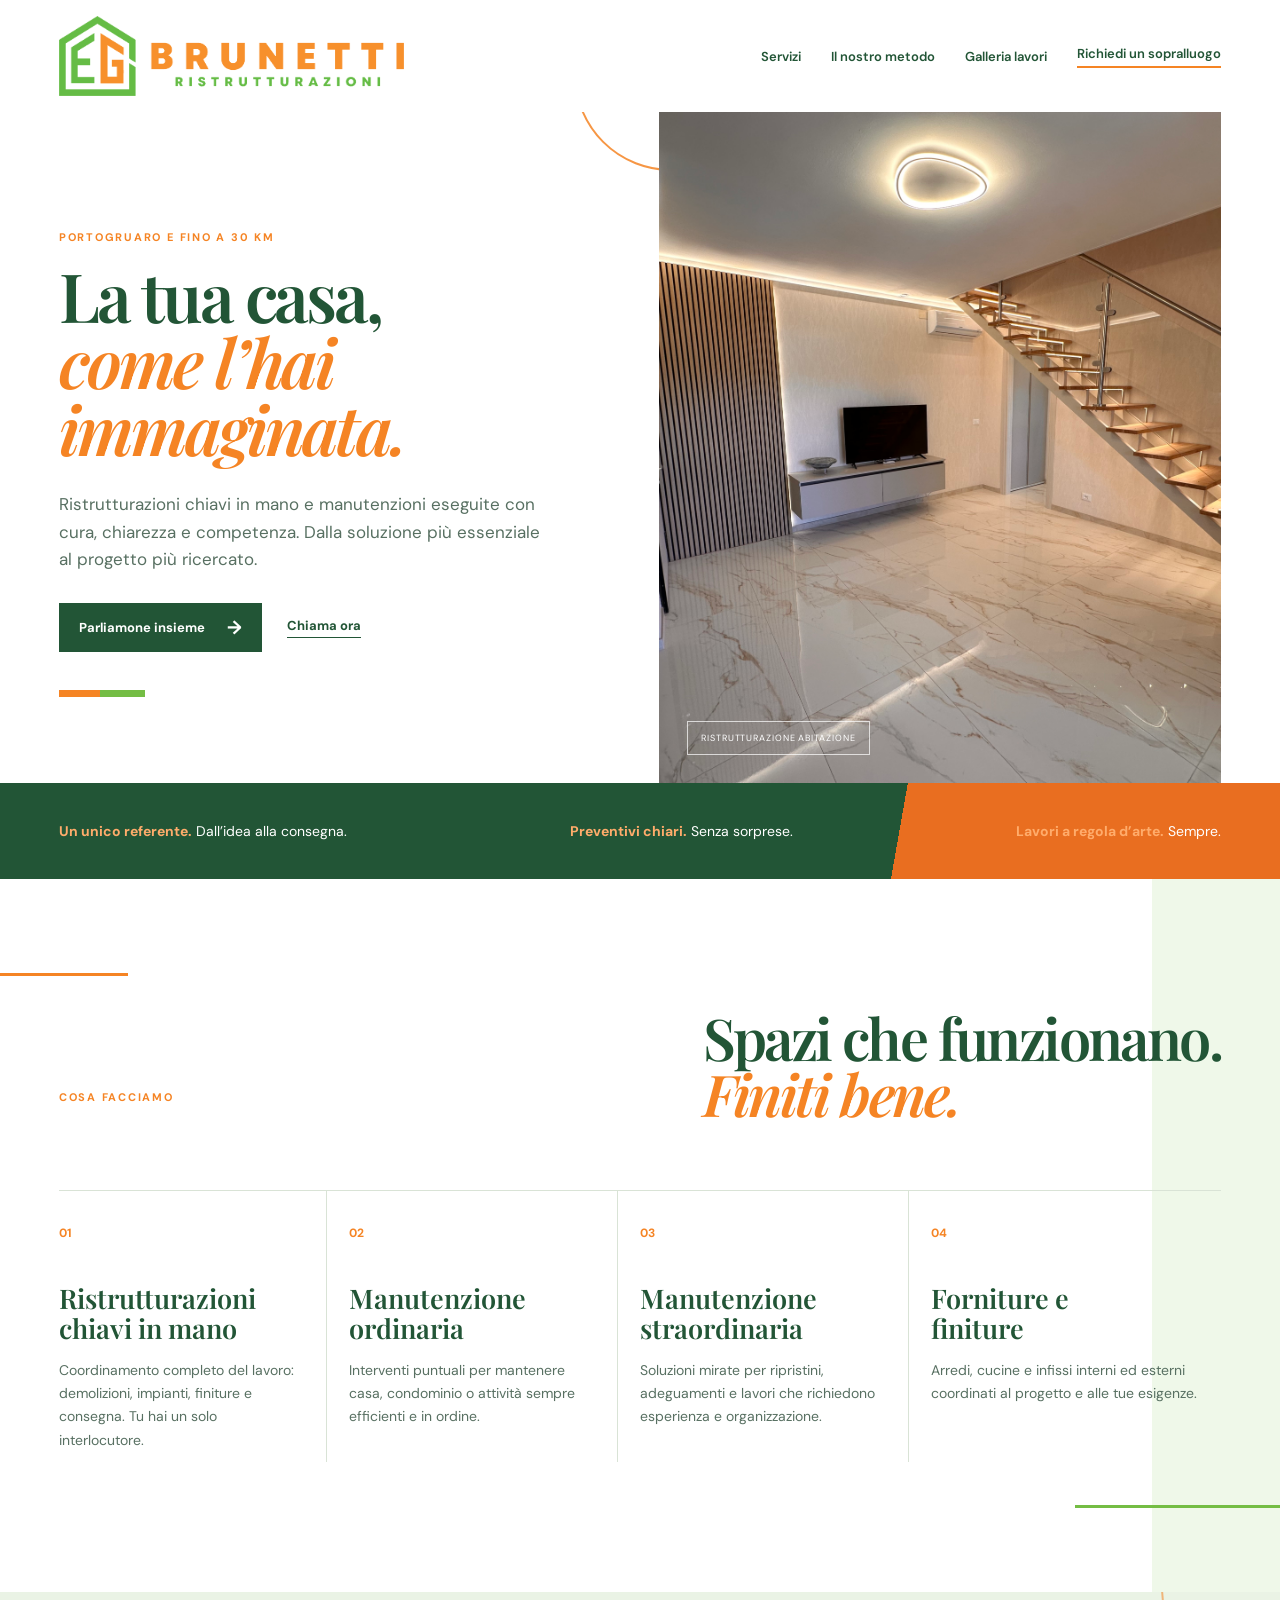
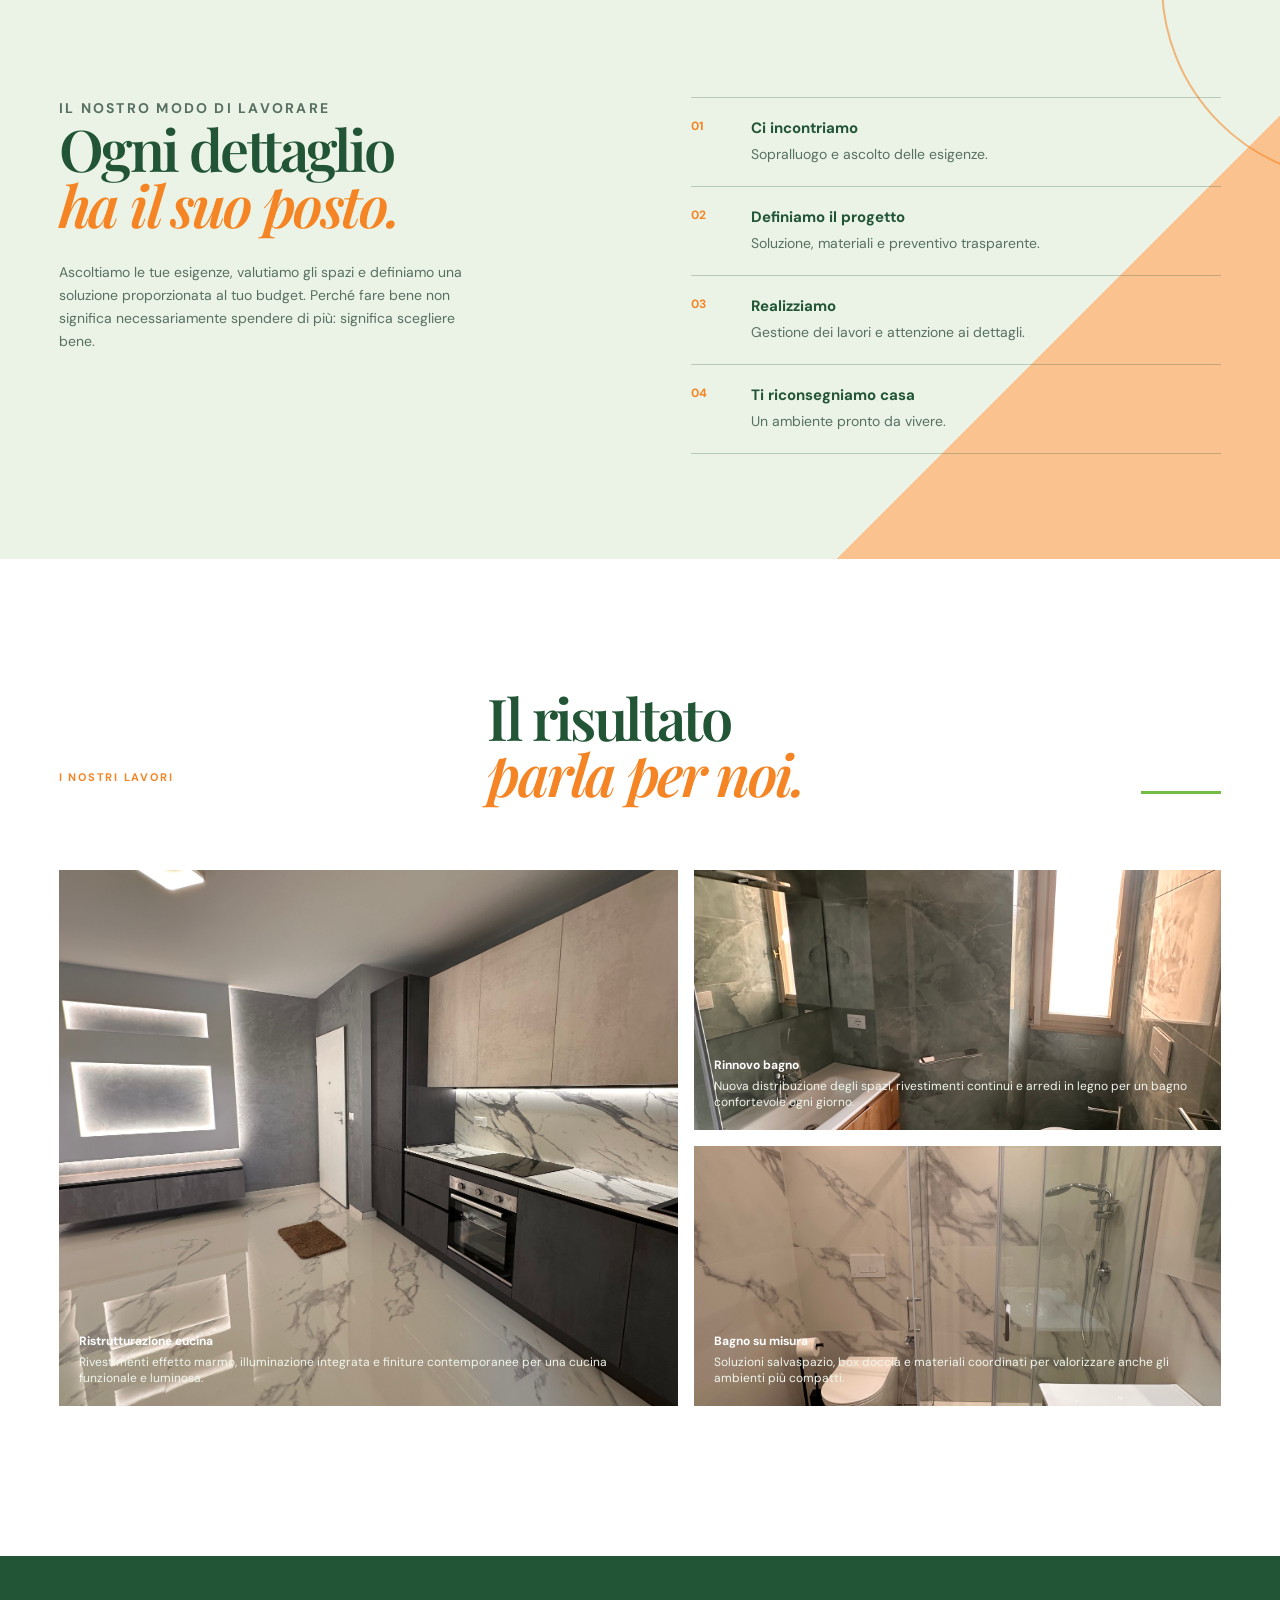
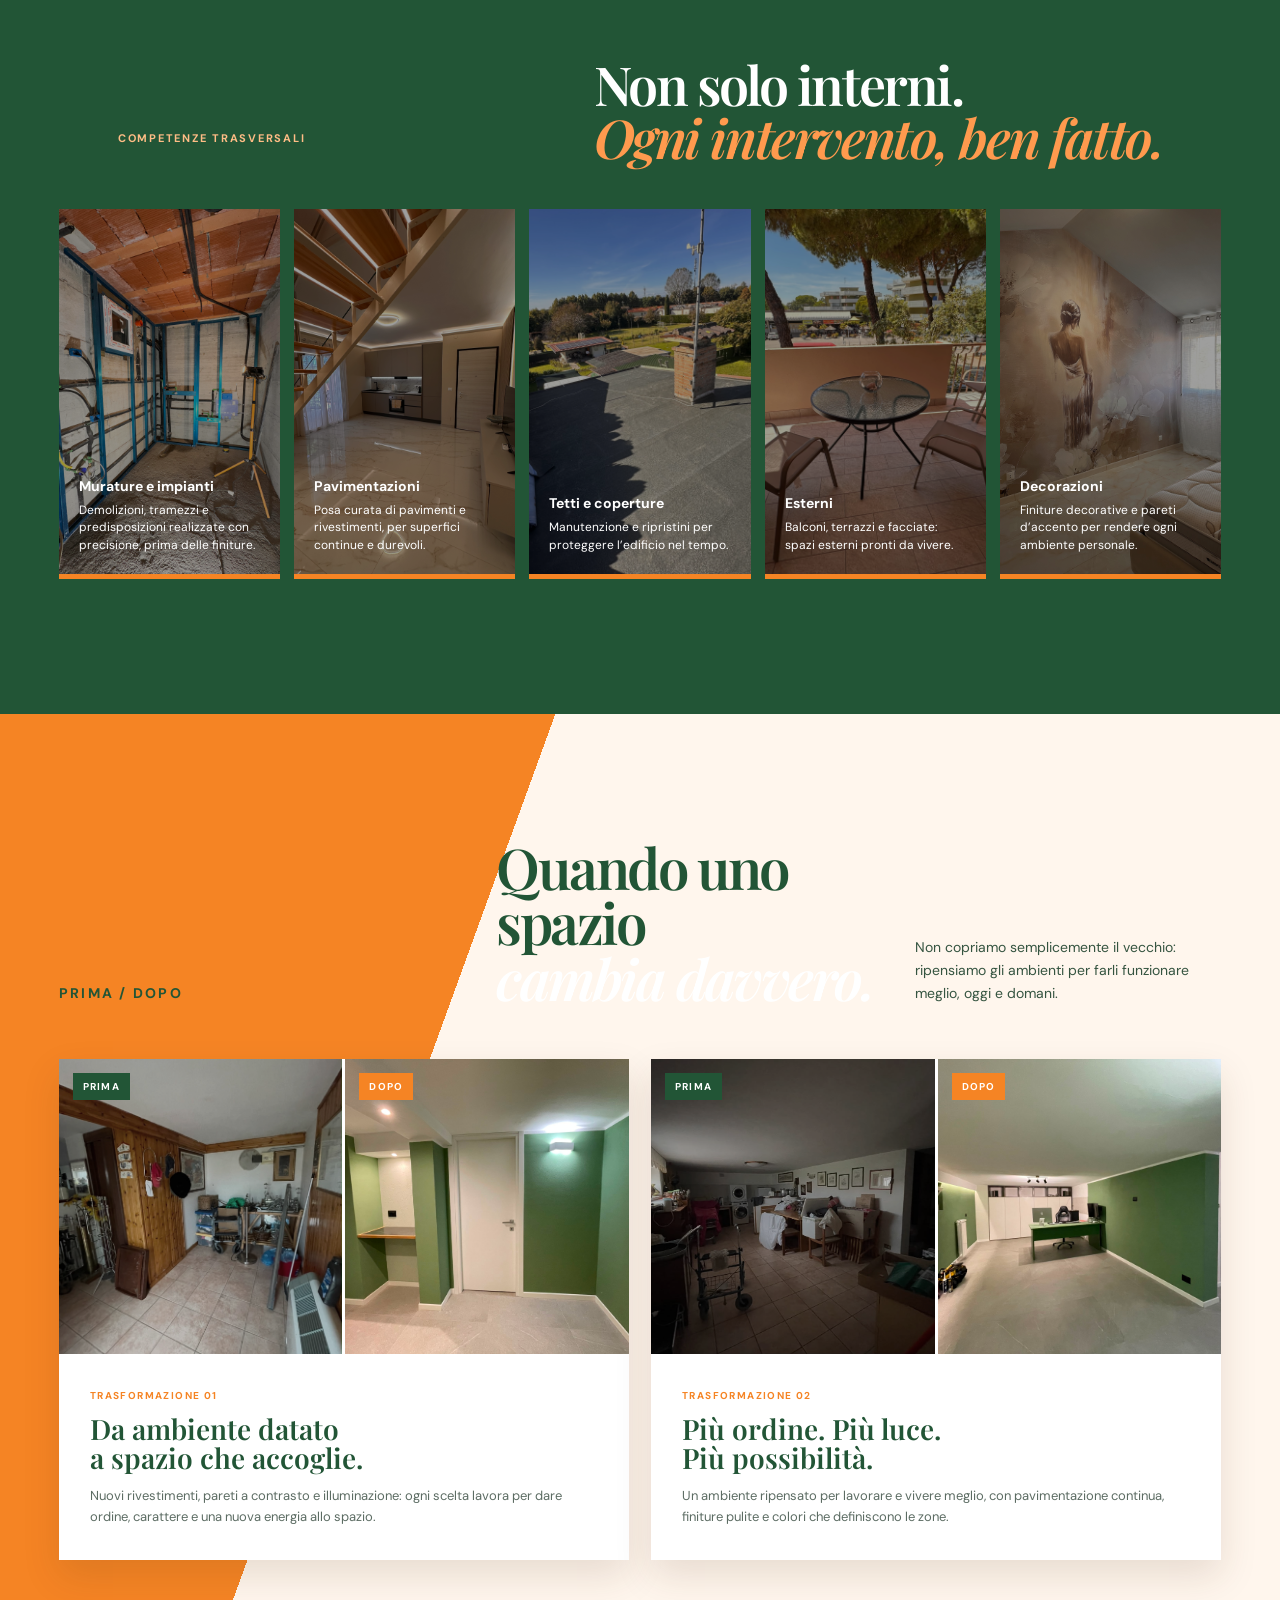
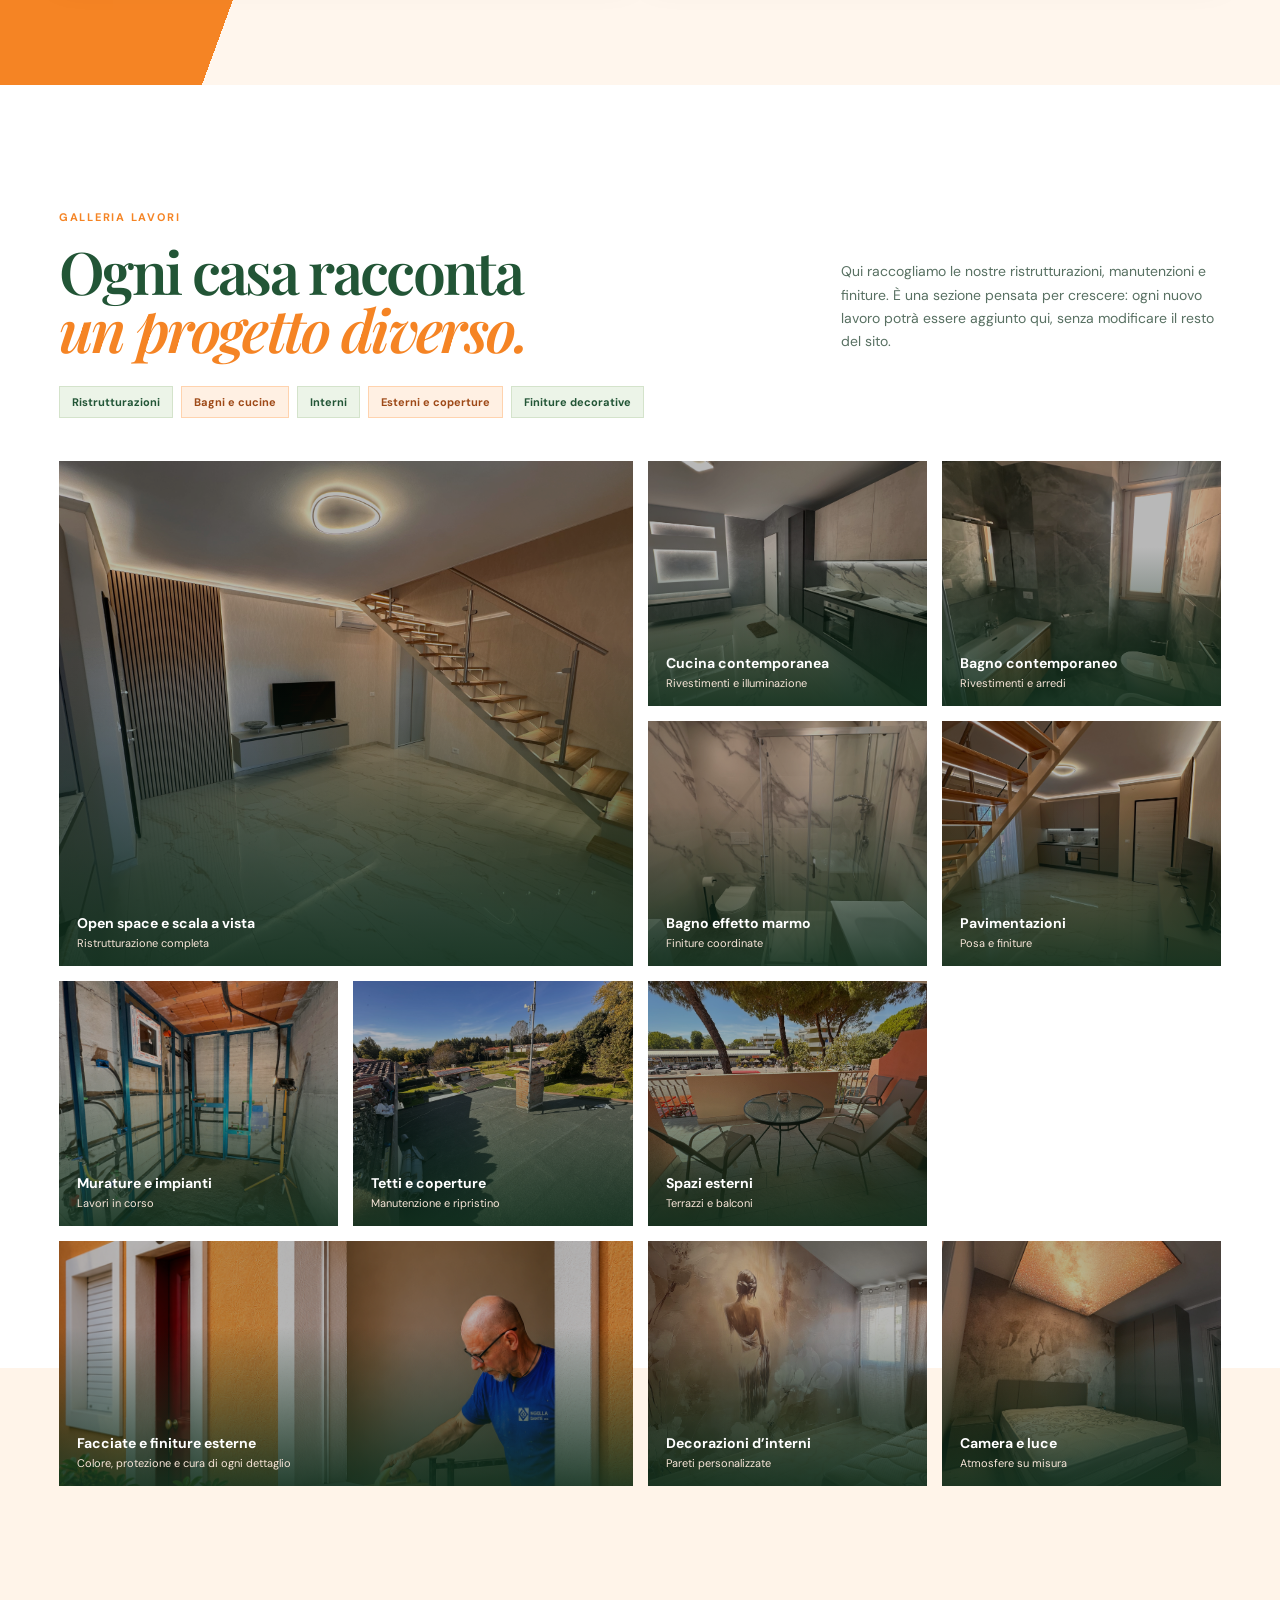
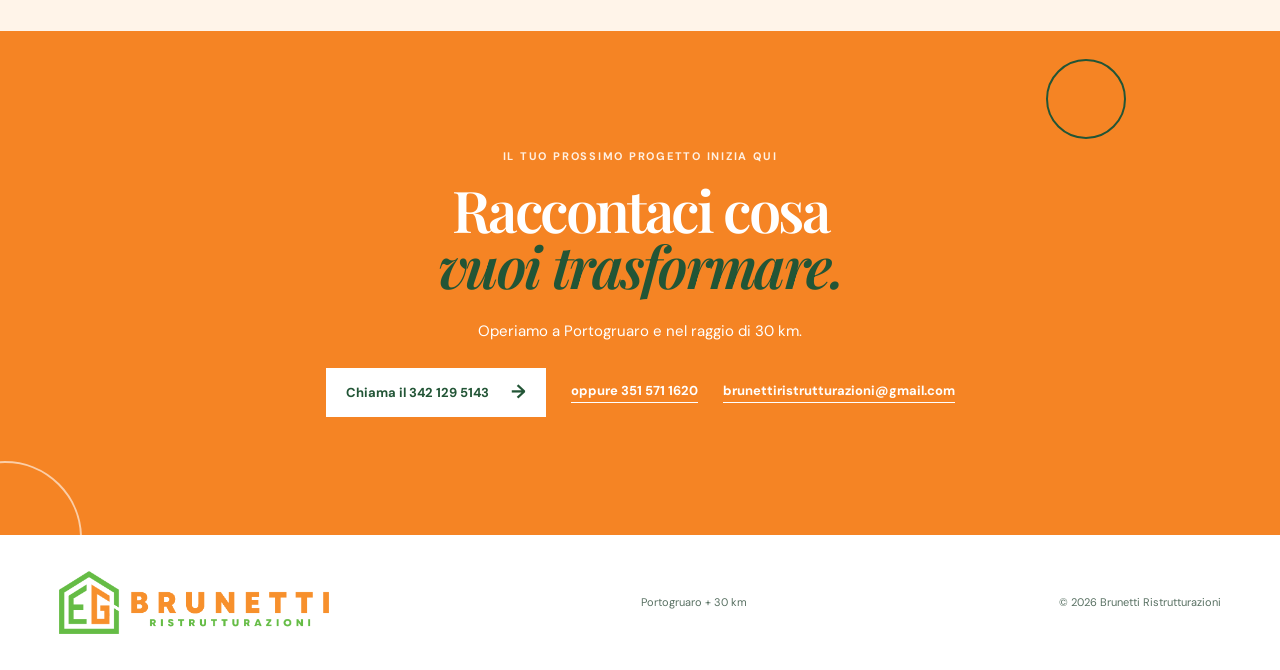
==== anteprima-foto-corretta.html @ 53bf651a "Pubblica sito Brunetti Ristrutturazioni" ====
<!doctype html>
<html lang="it">
<head>
  <meta charset="UTF-8" />
  <meta name="viewport" content="width=device-width, initial-scale=1.0" />
  <meta name="description" content="Brunetti Ristrutturazioni: ristrutturazioni chiavi in mano e manutenzioni a Portogruaro e entro 30 km." />
  <title>Brunetti Ristrutturazioni | Portogruaro</title>
  <link rel="preconnect" href="https://fonts.googleapis.com" />
  <link rel="preconnect" href="https://fonts.gstatic.com" crossorigin />
  <link href="https://fonts.googleapis.com/css2?family=DM+Sans:wght@400;500;600;700&family=Playfair+Display:wght@600;700&display=swap" rel="stylesheet" />
  <link rel="stylesheet" href="style.css" />
  <link rel="stylesheet" href="motion.css?v=2" />
  <link rel="stylesheet" href="portfolio.css?v=4" />
  <link rel="stylesheet" href="before-after.css?v=1" />
</head>
<body>
  <header class="site-header">
    <a class="brand" href="#top" aria-label="Brunetti Ristrutturazioni, home"><img src="images/logo-brunetti.png" alt="Brunetti Ristrutturazioni" /></a>
    <button class="menu-toggle" aria-label="Apri il menu" aria-expanded="false">☰</button>
    <nav><a href="#servizi">Servizi</a><a href="#metodo">Il nostro metodo</a><a href="#galleria">Galleria lavori</a><a class="nav-cta" href="#contatti">Richiedi un sopralluogo</a></nav>
  </header>

  <main id="top">
    <section class="hero">
      <div class="hero-copy">
        <p class="eyebrow">PORTOGRUARO E FINO A 30 KM</p>
        <h1>La tua casa,<br><em>come l’hai immaginata.</em></h1>
        <p class="intro">Ristrutturazioni chiavi in mano e manutenzioni eseguite con cura, chiarezza e competenza. Dalla soluzione più essenziale al progetto più ricercato.</p>
        <div class="hero-actions"><a class="button" href="#contatti">Parliamone insieme <span>→</span></a><a class="text-link" href="tel:+393421295143">Chiama ora</a></div>
      </div>
      <div class="hero-visual" aria-label="Ambiente ristrutturato con scala, illuminazione integrata e finiture contemporanee" style="position:relative;overflow:hidden"><img src="images/hero-ristrutturazione.jpeg?v=3" alt="Ristrutturazione di un soggiorno con scala e illuminazione integrata" style="position:absolute;inset:0;width:100%;height:100%;object-fit:cover;z-index:0" /><div class="visual-label" style="position:relative;z-index:1">Ristrutturazione abitazione</div></div>
    </section>

    <section class="trust-strip" aria-label="Punti di forza"><p><strong>Un unico referente.</strong> Dall’idea alla consegna.</p><p><strong>Preventivi chiari.</strong> Senza sorprese.</p><p><strong>Lavori a regola d’arte.</strong> Sempre.</p></section>

    <section id="servizi" class="section services">
      <div class="section-heading"><p class="eyebrow">COSA FACCIAMO</p><h2>Spazi che funzionano.<br><em>Finiti bene.</em></h2></div>
      <div class="service-list service-list-supplies">
        <article><span>01</span><h3>Ristrutturazioni<br>chiavi in mano</h3><p>Coordinamento completo del lavoro: demolizioni, impianti, finiture e consegna. Tu hai un solo interlocutore.</p></article>
        <article><span>02</span><h3>Manutenzione<br>ordinaria</h3><p>Interventi puntuali per mantenere casa, condominio o attività sempre efficienti e in ordine.</p></article>
        <article><span>03</span><h3>Manutenzione<br>straordinaria</h3><p>Soluzioni mirate per ripristini, adeguamenti e lavori che richiedono esperienza e organizzazione.</p></article>
        <article><span>04</span><h3>Forniture e<br>finiture</h3><p>Arredi, cucine e infissi interni ed esterni coordinati al progetto e alle tue esigenze.</p></article>
      </div>
    </section>

    <section id="metodo" class="method-section">
      <div class="method-copy"><p class="eyebrow">IL NOSTRO MODO DI LAVORARE</p><h2>Ogni dettaglio<br><em>ha il suo posto.</em></h2><p>Ascoltiamo le tue esigenze, valutiamo gli spazi e definiamo una soluzione proporzionata al tuo budget. Perché fare bene non significa necessariamente spendere di più: significa scegliere bene.</p></div>
      <ol class="steps"><li><b>01</b><div><h3>Ci incontriamo</h3><p>Sopralluogo e ascolto delle esigenze.</p></div></li><li><b>02</b><div><h3>Definiamo il progetto</h3><p>Soluzione, materiali e preventivo trasparente.</p></div></li><li><b>03</b><div><h3>Realizziamo</h3><p>Gestione dei lavori e attenzione ai dettagli.</p></div></li><li><b>04</b><div><h3>Ti riconsegniamo casa</h3><p>Un ambiente pronto da vivere.</p></div></li></ol>
    </section>

    <section id="lavori" class="section work">
      <div class="section-heading"><p class="eyebrow">I NOSTRI LAVORI</p><h2>Il risultato<br><em>parla per noi.</em></h2></div>
      <div class="gallery">
        <article class="project project-one"><img src="images/cucina-illuminazione.jpeg?v=3" alt="Cucina ristrutturata con illuminazione integrata" style="position:absolute;inset:0;width:100%;height:100%;object-fit:cover;z-index:0" /><span style="position:relative;z-index:1">Ristrutturazione cucina</span><p style="position:relative;z-index:1">Rivestimenti effetto marmo, illuminazione integrata e finiture contemporanee per una cucina funzionale e luminosa.</p></article>
        <article class="project project-two"><img src="images/bagno-verde.jpeg?v=3" alt="Bagno ristrutturato con rivestimenti verdi" style="position:absolute;inset:0;width:100%;height:100%;object-fit:cover;z-index:0" /><span style="position:relative;z-index:1">Rinnovo bagno</span><p style="position:relative;z-index:1">Nuova distribuzione degli spazi, rivestimenti continui e arredi in legno per un bagno confortevole ogni giorno.</p></article>
        <article class="project project-three"><img src="images/bagno-marmo.jpeg?v=3" alt="Bagno ristrutturato con finiture effetto marmo" style="position:absolute;inset:0;width:100%;height:100%;object-fit:cover;z-index:0" /><span style="position:relative;z-index:1">Bagno su misura</span><p style="position:relative;z-index:1">Soluzioni salvaspazio, box doccia e materiali coordinati per valorizzare anche gli ambienti più compatti.</p></article>
      </div>
    </section>

    <section class="portfolio-more" aria-label="Altri interventi realizzati">
      <div class="portfolio-more-heading"><p class="eyebrow">COMPETENZE TRASVERSALI</p><h2>Non solo interni.<br><em>Ogni intervento, ben fatto.</em></h2></div>
      <div class="more-grid">
        <article class="more-card"><img src="images/murature-impianti.jpeg" alt="Lavori di muratura e predisposizione impianti" /><span>Murature e impianti</span><p>Demolizioni, tramezzi e predisposizioni realizzate con precisione, prima delle finiture.</p></article>
        <article class="more-card"><img src="images/pavimentazioni.jpeg" alt="Pavimentazione interna e illuminazione" /><span>Pavimentazioni</span><p>Posa curata di pavimenti e rivestimenti, per superfici continue e durevoli.</p></article>
        <article class="more-card"><img src="images/tetti.jpeg" alt="Intervento di manutenzione su un tetto" /><span>Tetti e coperture</span><p>Manutenzione e ripristini per proteggere l’edificio nel tempo.</p></article>
        <article class="more-card"><img src="images/esterni.jpeg" alt="Spazio esterno e terrazzo rinnovato" /><span>Esterni</span><p>Balconi, terrazzi e facciate: spazi esterni pronti da vivere.</p></article>
        <article class="more-card"><img src="images/decorazioni.jpeg" alt="Decorazione murale in una camera da letto" /><span>Decorazioni</span><p>Finiture decorative e pareti d’accento per rendere ogni ambiente personale.</p></article>
      </div>
    </section>

    <section class="before-after" aria-label="Trasformazioni prima e dopo">
      <div class="before-after-heading"><p class="eyebrow">PRIMA / DOPO</p><h2>Quando uno spazio<br><em>cambia davvero.</em></h2><p>Non copriamo semplicemente il vecchio: ripensiamo gli ambienti per farli funzionare meglio, oggi e domani.</p></div>
      <div class="transformation-grid">
        <article class="transformation">
          <div class="comparison">
            <figure><img src="images/prima-spazio-legno.jpg" alt="Ambiente prima della ristrutturazione" /><figcaption>Prima</figcaption></figure>
            <figure><img src="images/dopo-spazio-verde.jpg" alt="Ambiente rinnovato con finiture verdi" /><figcaption>Dopo</figcaption></figure>
          </div>
          <div class="transformation-copy"><span>TRASFORMAZIONE 01</span><h3>Da ambiente datato<br>a spazio che accoglie.</h3><p>Nuovi rivestimenti, pareti a contrasto e illuminazione: ogni scelta lavora per dare ordine, carattere e una nuova energia allo spazio.</p></div>
        </article>
        <article class="transformation">
          <div class="comparison">
            <figure><img src="images/prima-spazio-ufficio.jpg" alt="Ambiente prima dell'intervento" /><figcaption>Prima</figcaption></figure>
            <figure><img src="images/dopo-spazio-ufficio.jpg" alt="Ufficio rinnovato dopo l'intervento" /><figcaption>Dopo</figcaption></figure>
          </div>
          <div class="transformation-copy"><span>TRASFORMAZIONE 02</span><h3>Più ordine. Più luce.<br>Più possibilità.</h3><p>Un ambiente ripensato per lavorare e vivere meglio, con pavimentazione continua, finiture pulite e colori che definiscono le zone.</p></div>
        </article>
      </div>
    </section>

    <section id="galleria" class="full-portfolio">
      <div class="full-portfolio-intro">
        <div><p class="eyebrow">GALLERIA LAVORI</p><h2>Ogni casa racconta<br><em>un progetto diverso.</em></h2></div>
        <p>Qui raccogliamo le nostre ristrutturazioni, manutenzioni e finiture. È una sezione pensata per crescere: ogni nuovo lavoro potrà essere aggiunto qui, senza modificare il resto del sito.</p>
      </div>
      <div class="gallery-legend"><span>Ristrutturazioni</span><span>Bagni e cucine</span><span>Interni</span><span>Esterni e coperture</span><span>Finiture decorative</span></div>
      <div class="full-grid">
        <!-- Per aggiungere un nuovo lavoro, duplica uno dei blocchi “full-card” qui sotto. -->
        <article class="full-card card-large"><img src="images/hero-ristrutturazione.jpeg" alt="Ristrutturazione di soggiorno con scala a vista" /><div><b>Open space e scala a vista</b><p>Ristrutturazione completa</p></div></article>
        <article class="full-card"><img src="images/cucina-illuminazione.jpeg" alt="Cucina moderna ristrutturata" /><div><b>Cucina contemporanea</b><p>Rivestimenti e illuminazione</p></div></article>
        <article class="full-card"><img src="images/bagno-verde.jpeg" alt="Bagno con rivestimenti verdi" /><div><b>Bagno contemporaneo</b><p>Rivestimenti e arredi</p></div></article>
        <article class="full-card"><img src="images/bagno-marmo.jpeg" alt="Bagno con effetto marmo" /><div><b>Bagno effetto marmo</b><p>Finiture coordinate</p></div></article>
        <article class="full-card"><img src="images/pavimentazioni.jpeg" alt="Pavimentazione lucida in ambiente ristrutturato" /><div><b>Pavimentazioni</b><p>Posa e finiture</p></div></article>
        <article class="full-card"><img src="images/murature-impianti.jpeg" alt="Lavori di muratura e impianti" /><div><b>Murature e impianti</b><p>Lavori in corso</p></div></article>
        <article class="full-card"><img src="images/tetti.jpeg" alt="Lavori su un tetto" /><div><b>Tetti e coperture</b><p>Manutenzione e ripristino</p></div></article>
        <article class="full-card"><img src="images/esterni.jpeg" alt="Terrazzo esterno rinnovato" /><div><b>Spazi esterni</b><p>Terrazzi e balconi</p></div></article>
        <article class="full-card card-facciata"><img src="images/facciata-finiture.png" alt="Lavoro di finitura su una facciata esterna" /><div><b>Facciate e finiture esterne</b><p>Colore, protezione e cura di ogni dettaglio</p></div></article>
        <article class="full-card"><img src="images/decorazioni.jpeg" alt="Parete decorativa in una camera" /><div><b>Decorazioni d’interni</b><p>Pareti personalizzate</p></div></article>
        <article class="full-card"><img src="images/camera-luce.jpeg?v=4" alt="Camera con controsoffitto luminoso" /><div><b>Camera e luce</b><p>Atmosfere su misura</p></div></article>
      </div>
    </section>

    <section id="contatti" class="contact-section"><p class="eyebrow">IL TUO PROSSIMO PROGETTO INIZIA QUI</p><h2>Raccontaci cosa<br><em>vuoi trasformare.</em></h2><p>Operiamo a Portogruaro e nel raggio di 30 km.</p><div class="contact-actions"><a class="button light" href="tel:+393421295143">Chiama il 342 129 5143 <span>→</span></a><a class="phone-link" href="tel:+393515711620">oppure 351 571 1620</a><a class="phone-link" href="mailto:brunettiristrutturazioni@gmail.com">brunettiristrutturazioni@gmail.com</a></div></section>
  </main>
  <footer><a class="brand" href="#top"><img src="images/logo-brunetti.png" alt="Brunetti Ristrutturazioni" /></a><p>Portogruaro + 30 km</p><p>© <span id="year"></span> Brunetti Ristrutturazioni</p></footer>
  <script>document.getElementById('year').textContent = new Date().getFullYear(); const b=document.querySelector('.menu-toggle'),n=document.querySelector('nav');b.addEventListener('click',()=>{n.classList.toggle('open');b.setAttribute('aria-expanded',n.classList.contains('open'))});</script>
</body>
</html>
---- style.css ----
:root{--ink:#225536;--muted:#587062;--paper:#fff;--sand:#edf4eb;--accent:#f58424;--line:#d9e3d6}*{box-sizing:border-box}html{scroll-behavior:smooth}body{margin:0;background:var(--paper);color:var(--ink);font-family:'DM Sans',sans-serif}a{color:inherit;text-decoration:none}.site-header{height:86px;max-width:1340px;margin:auto;padding:0 4.6vw;display:flex;align-items:center;justify-content:space-between}.brand{display:inline-flex;align-items:center}.brand img{display:block;width:218px;height:auto;max-height:58px;object-fit:contain}.site-header nav{display:flex;align-items:center;gap:30px;font-size:13px;font-weight:600}.nav-cta{border-bottom:2px solid var(--accent);padding-bottom:4px}.menu-toggle{display:none;border:0;background:none;font-size:22px;color:var(--ink)}.hero{min-height:610px;max-width:1440px;margin:auto;display:grid;grid-template-columns:1.03fr .97fr}.hero-copy{padding:118px 7vw 86px max(4.6vw,calc((100vw - 1308px)/2));align-self:center}.eyebrow{font-size:11px;letter-spacing:.16em;font-weight:700;color:var(--accent);margin:0 0 18px}h1,h2{font-family:'Playfair Display',serif;font-weight:600;letter-spacing:-.045em;line-height:.98;margin:0}h1{font-size:clamp(48px,5.3vw,80px)}h1 em,h2 em{font-weight:600;color:var(--accent)}.intro{font-size:17px;line-height:1.6;color:var(--muted);max-width:485px;margin:30px 0}.hero-actions,.contact-actions{display:flex;align-items:center;gap:25px}.button{background:var(--ink);color:#fff;padding:16px 20px;font-weight:700;font-size:13px;display:inline-flex;align-items:center;gap:22px;transition:.2s}.button:hover{background:var(--accent)}.button span{font-size:19px;line-height:0}.text-link,.phone-link{font-size:13px;font-weight:700;border-bottom:1px solid currentColor;padding-bottom:3px}.hero-visual{margin:0 4.6vw 0 0;min-height:530px;background:linear-gradient(135deg,rgba(34,85,54,.08),rgba(34,85,54,.32)),url('images/hero.jpg') center/cover,#b8c9b9;display:flex;align-items:flex-end;padding:28px}.visual-label{border:1px solid rgba(255,255,255,.7);color:#fff;padding:10px 13px;text-transform:uppercase;letter-spacing:.1em;font-size:9px}.trust-strip{background:var(--ink);color:white;min-height:96px;padding:24px max(4.6vw,calc((100vw - 1308px)/2));display:flex;align-items:center;justify-content:space-between;gap:25px;font-size:14px}.trust-strip p{margin:0}.trust-strip strong{color:#ffac6b}.section{max-width:1340px;margin:auto;padding:130px 4.6vw}.section-heading{display:flex;justify-content:space-between;align-items:flex-end;margin-bottom:68px}.section-heading h2,.method-copy h2,.contact-section h2{font-size:clamp(42px,4.5vw,65px)}.service-list{display:grid;grid-template-columns:repeat(3,1fr);border-top:1px solid var(--line)}.service-list article{padding:30px 36px 10px 0;margin-right:30px;border-right:1px solid var(--line)}.service-list article:last-child{border:0;margin:0;padding-right:0}.service-list span{font-size:12px;color:var(--accent);font-weight:700}.service-list h3{font-family:'Playfair Display';font-size:27px;line-height:1.1;font-weight:600;margin:42px 0 16px}.service-list p,.method-copy>p,.steps p{font-size:14px;color:var(--muted);line-height:1.65;margin:0}.method-section{background:var(--sand);padding:105px max(4.6vw,calc((100vw - 1308px)/2));display:grid;grid-template-columns:1fr 1fr;gap:8vw}.method-copy>p:not(.eyebrow){max-width:430px;margin-top:28px}.steps{list-style:none;padding:0;margin:0;border-top:1px solid rgba(34,85,54,.25)}.steps li{display:grid;grid-template-columns:60px 1fr;padding:20px 0;border-bottom:1px solid rgba(34,85,54,.25)}.steps b{color:var(--accent);font-size:12px}.steps h3{margin:0 0 5px;font-size:15px}.work{padding-bottom:150px}.gallery{display:grid;grid-template-columns:1.08fr .92fr;grid-template-rows:260px 260px;gap:16px}.project{background-color:#b8c9b9;background-position:center;background-size:cover;display:flex;flex-direction:column;justify-content:flex-end;padding:20px;color:#fff;position:relative;isolation:isolate}.project:before{content:'';position:absolute;inset:0;background:linear-gradient(180deg,transparent,rgba(23,68,43,.65));z-index:-1}.project-one{grid-row:span 2;background-image:url('images/project-1.jpg')}.project-two{background-image:url('images/project-2.jpg')}.project-three{background-image:url('images/project-3.jpg')}.project span{font-weight:700;font-size:12px}.project p{font-size:12px;margin:5px 0 0;color:#f0f6ed}.contact-section{background:var(--accent);color:#fff;text-align:center;padding:118px 20px}.contact-section .eyebrow{color:#fff0e2}.contact-section h2 em{color:var(--ink)}.contact-section>p:not(.eyebrow){font-size:15px;margin:27px 0}.contact-actions{justify-content:center}.button.light{background:#fff;color:var(--ink)}.button.light:hover{background:var(--ink);color:#fff}footer{max-width:1340px;margin:auto;padding:36px 4.6vw;display:flex;justify-content:space-between;align-items:center;font-size:11px;color:var(--muted)}footer p{margin:0}@media(max-width:760px){.site-header{height:72px}.brand img{width:180px;max-height:46px}.menu-toggle{display:block}.site-header nav{display:none}.site-header nav.open{display:flex;position:absolute;z-index:2;top:72px;left:0;right:0;background:var(--paper);padding:20px 5vw;flex-direction:column;align-items:flex-start;gap:20px;border-bottom:1px solid var(--line)}.hero{grid-template-columns:1fr}.hero-copy{padding:70px 7vw 55px}.hero-visual{margin:0;min-height:350px}.trust-strip{display:block;padding-top:24px;padding-bottom:24px}.trust-strip p{margin:11px 0}.section{padding:78px 7vw}.section-heading{display:block;margin-bottom:42px}.section-heading .eyebrow{margin-bottom:12px}.service-list{display:block}.service-list article{border-right:0;border-bottom:1px solid var(--line);padding:25px 0;margin:0}.service-list h3{margin:24px 0 10px}.method-section{padding:78px 7vw;display:block}.steps{margin-top:50px}.gallery{display:block}.project{height:260px;margin-bottom:14px}.contact-section{padding:78px 7vw}.contact-actions{flex-direction:column;gap:20px}footer{padding:30px 7vw;align-items:flex-start;gap:20px;flex-direction:column}}
---- motion.css ----
/* Dettagli grafici del marchio: linee sottili, verdi e arancioni. */
.hero { position: relative; overflow: hidden; }
.hero::before { content: ''; position: absolute; width: 190px; height: 190px; right: 40%; top: -135px; border: 2px solid var(--accent); border-radius: 50%; opacity: .85; }
.hero::after { content: ''; position: absolute; width: 128px; height: 128px; right: 32%; bottom: -94px; border: 2px solid #74bd44; border-radius: 50%; opacity: .9; }
.hero-copy, .hero-visual { position: relative; z-index: 1; }

.services { position: relative; }
.services::before { content: ''; position: absolute; left: 0; top: 94px; width: 10vw; max-width: 135px; height: 3px; background: var(--accent); }
.services::after { content: ''; position: absolute; right: 0; bottom: 84px; width: 16vw; max-width: 220px; height: 3px; background: #74bd44; }

.method-section { position: relative; overflow: hidden; }
.method-section::before { content: ''; position: absolute; width: 390px; height: 390px; right: -275px; top: -205px; border: 2px solid var(--accent); border-radius: 50%; opacity: .55; }
.method-copy, .steps { position: relative; z-index: 1; }

.work .section-heading::after { content: ''; display: block; width: 80px; height: 3px; margin: 0 0 8px 24px; background: #74bd44; }

.contact-section { position: relative; overflow: hidden; }
.contact-section::before, .contact-section::after { content: ''; position: absolute; border: 2px solid rgba(255,255,255,.6); border-radius: 50%; }
.contact-section::before { width: 150px; height: 150px; left: -72px; bottom: -80px; }
.contact-section::after { width: 76px; height: 76px; right: 12%; top: 28px; border-color: var(--ink); }
.contact-section > * { position: relative; z-index: 1; }

@media (max-width: 760px) {
  .hero::before { right: -70px; top: -112px; }
  .hero::after { right: 12px; bottom: -88px; }
  .services::before { top: 45px; width: 52px; }
  .services::after { bottom: 42px; width: 82px; }
  .work .section-heading::after { margin: 21px 0 0; }
}

/* Fotografie selezionate dal portfolio Brunetti Ristrutturazioni. */
.hero-visual {
  background-image: linear-gradient(135deg, rgba(34, 85, 54, .08), rgba(34, 85, 54, .32)), url('images/hero-ristrutturazione.jpeg') !important;
}
.project-one { background-image: url('images/cucina-illuminazione.jpeg') !important; }
.project-two { background-image: url('images/bagno-verde.jpeg') !important; }
.project-three { background-image: url('images/bagno-marmo.jpeg') !important; }

.service-list-supplies { grid-template-columns: repeat(4, 1fr); }
.service-list-supplies article { margin-right: 22px; padding-right: 24px; }

.portfolio-more { max-width: 1340px; margin: 0 auto; padding: 0 4.6vw 135px; }
.portfolio-more-heading { display: flex; justify-content: space-between; align-items: flex-end; margin-bottom: 46px; }
.portfolio-more-heading h2 { font-family: 'Playfair Display', serif; font-size: clamp(38px, 4.2vw, 58px); font-weight: 600; letter-spacing: -.045em; line-height: .98; margin: 0; }
.portfolio-more-heading h2 em { color: var(--accent); }
.more-grid { display: grid; grid-template-columns: repeat(5, minmax(0, 1fr)); gap: 14px; }
.more-card { min-height: 370px; position: relative; overflow: hidden; display: flex; flex-direction: column; justify-content: flex-end; padding: 20px; color: #fff; background: var(--ink); }
.more-card img { position: absolute; inset: 0; width: 100%; height: 100%; object-fit: cover; filter: brightness(.62); }
.more-card span, .more-card p { position: relative; z-index: 1; }
.more-card span { font-size: 14px; font-weight: 700; }
.more-card p { margin: 7px 0 0; font-size: 12px; line-height: 1.45; }

@media (max-width: 960px) {
  .service-list-supplies { grid-template-columns: repeat(2, 1fr); }
  .service-list-supplies article:nth-child(2) { border-right: 0; margin-right: 0; padding-right: 0; }
  .more-grid { grid-template-columns: repeat(3, 1fr); }
}

@media (max-width: 760px) {
  .service-list-supplies article { margin-right: 0; padding-right: 0; }
  .portfolio-more { padding: 0 7vw 78px; }
  .portfolio-more-heading { display: block; margin-bottom: 34px; }
  .more-grid { grid-template-columns: 1fr; }
  .more-card { min-height: 290px; }
}
---- portfolio.css ----
/* Colore e galleria completa: tutte le aggiunte future restano concentrate qui. */
.hero-copy::after { content: ''; display: block; width: 86px; height: 7px; margin-top: 38px; background: linear-gradient(90deg, var(--accent) 0 48%, #74bd44 48% 100%); }
.trust-strip { background: linear-gradient(100deg, var(--ink) 0 70%, #e96e20 70% 100%); }
.services { background: linear-gradient(90deg, #fff 0 90%, #eff8e9 90% 100%); }
.method-section { background: linear-gradient(135deg, #eaf3e5 0 76%, #f9c28f 76% 100%); }
.portfolio-more { padding-top: 102px; background: #225536; color: #fff; max-width: none; }
.portfolio-more .eyebrow { color: #ffbd86; }
.portfolio-more h2 em { color: #ff9a4e; }
.portfolio-more .more-grid { max-width: 1340px; margin: 0 auto; }
.portfolio-more-heading { max-width: 1340px; margin-left: auto; margin-right: auto; padding: 0 4.6vw; }
.more-card { border-bottom: 5px solid var(--accent); }

.full-portfolio { max-width: 1440px; margin: 0 auto; padding: 125px 4.6vw 145px; background: linear-gradient(180deg, #fff 0 83%, #fff4e9 83% 100%); }
.full-portfolio-intro { display: flex; justify-content: space-between; align-items: flex-end; gap: 60px; margin-bottom: 28px; }
.full-portfolio h2 { font-family: 'Playfair Display', serif; font-size: clamp(42px, 4.6vw, 66px); font-weight: 600; letter-spacing: -.045em; line-height: .98; margin: 0; }
.full-portfolio h2 em { color: var(--accent); }
.full-portfolio-intro > p { max-width: 380px; margin: 0 0 5px; color: var(--muted); font-size: 14px; line-height: 1.65; }
.gallery-legend { display: flex; flex-wrap: wrap; gap: 8px; margin: 0 0 43px; }
.gallery-legend span { padding: 8px 12px; color: var(--ink); background: #ecf4e8; border: 1px solid #d4e3cb; font-size: 11px; font-weight: 700; }
.gallery-legend span:nth-child(even) { color: #9e4917; background: #fff0e3; border-color: #ffd3ae; }
.full-grid { display: grid; grid-template-columns: repeat(4, minmax(0, 1fr)); grid-auto-rows: 245px; gap: 15px; }
.full-card { position: relative; overflow: hidden; background: var(--ink); color: #fff; isolation: isolate; }
.full-card.card-large { grid-column: span 2; grid-row: span 2; }
.full-card.card-facciata { grid-column: span 2; }
.full-card.card-facciata img { object-position: 34% center; }
.full-card img { width: 100%; height: 100%; object-fit: cover; display: block; filter: brightness(.72); transition: transform .4s ease, filter .4s ease; }
.full-card::after { content: ''; position: absolute; inset: 35% 0 0; background: linear-gradient(transparent, rgba(18, 50, 31, .88)); z-index: 1; }
.full-card:hover img { transform: scale(1.045); filter: brightness(.85); }
.full-card div { position: absolute; right: 18px; bottom: 16px; left: 18px; z-index: 2; }
.full-card b { display: block; font-size: 14px; }
.full-card p { margin: 4px 0 0; color: #f8e6d9; font-size: 11px; }
.site-header { height: 112px; }
.site-header .brand img { width: 345px; max-height: 82px; }
footer .brand img { width: 270px; max-height: 64px; }

@media (max-width: 900px) {
  .full-portfolio-intro { display: block; }
  .full-portfolio-intro > p { margin-top: 26px; }
  .full-grid { grid-template-columns: repeat(2, minmax(0, 1fr)); grid-auto-rows: 280px; }
  .portfolio-more-heading { padding: 0 7vw; }
}
@media (max-width: 760px) {
  .site-header { height: 88px; }
  .site-header .brand img { width: 250px; max-height: 59px; }
  footer .brand img { width: 220px; max-height: 53px; }
  .trust-strip { background: var(--ink); }
  .services { background: #fff; }
  .method-section { background: #eaf3e5; }
  .portfolio-more { padding-top: 78px; }
  .full-portfolio { padding: 80px 7vw; }
  .gallery-legend { margin-bottom: 28px; }
  .full-grid { grid-template-columns: 1fr; grid-auto-rows: 265px; }
  .full-card.card-large { grid-column: auto; grid-row: auto; min-height: 360px; }
  .full-card.card-facciata { grid-column: auto; }
}
---- before-after.css ----
.before-after { padding: 125px 4.6vw; background: linear-gradient(110deg, #f58424 0 34%, #fff6ed 34% 100%); }
.before-after-heading { max-width: 1340px; margin: 0 auto 54px; display: grid; grid-template-columns: 1.05fr 1fr .8fr; align-items: end; gap: 35px; }
.before-after-heading .eyebrow { color: #225536; }
.before-after-heading h2 { margin: 0; color: #225536; font-family: 'Playfair Display', serif; font-size: clamp(42px, 4.4vw, 64px); font-weight: 600; letter-spacing: -.045em; line-height: .98; }
.before-after-heading h2 em { color: #fff; }
.before-after-heading > p { margin: 0; color: #355440; font-size: 14px; line-height: 1.65; }
.transformation-grid { max-width: 1340px; margin: 0 auto; display: grid; grid-template-columns: repeat(2, minmax(0, 1fr)); gap: 22px; }
.transformation { background: #fff; box-shadow: 0 16px 35px rgba(78, 48, 20, .13); }
.comparison { display: grid; grid-template-columns: 1fr 1fr; gap: 3px; background: #fff; }
.comparison figure { position: relative; min-height: 295px; margin: 0; overflow: hidden; background: #e1ded9; }
.comparison img { display: block; width: 100%; height: 100%; position: absolute; inset: 0; object-fit: cover; }
.comparison figure:first-child img { filter: saturate(.7) brightness(.82); }
.comparison figcaption { position: absolute; top: 14px; left: 14px; padding: 7px 10px; color: #fff; background: #225536; font-size: 10px; font-weight: 700; letter-spacing: .12em; text-transform: uppercase; }
.comparison figure:last-child figcaption { background: #f58424; }
.transformation-copy { padding: 29px 31px 33px; }
.transformation-copy span { color: #f58424; font-size: 10px; font-weight: 700; letter-spacing: .14em; }
.transformation-copy h3 { margin: 10px 0 12px; color: #225536; font-family: 'Playfair Display', serif; font-size: 28px; font-weight: 600; line-height: 1.05; }
.transformation-copy p { margin: 0; color: #5c6c63; font-size: 13px; line-height: 1.65; }
@media (max-width: 900px) { .before-after-heading { display: block; } .before-after-heading > p { max-width: 420px; margin-top: 25px; } .transformation-grid { grid-template-columns: 1fr; max-width: 650px; } }
@media (max-width: 760px) { .before-after { padding: 78px 7vw; background: linear-gradient(180deg, #f58424 0 22%, #fff6ed 22% 100%); } .before-after-heading h2 { font-size: 43px; } .comparison figure { min-height: 205px; } .transformation-copy { padding: 24px 20px 27px; } .transformation-copy h3 { font-size: 25px; } }
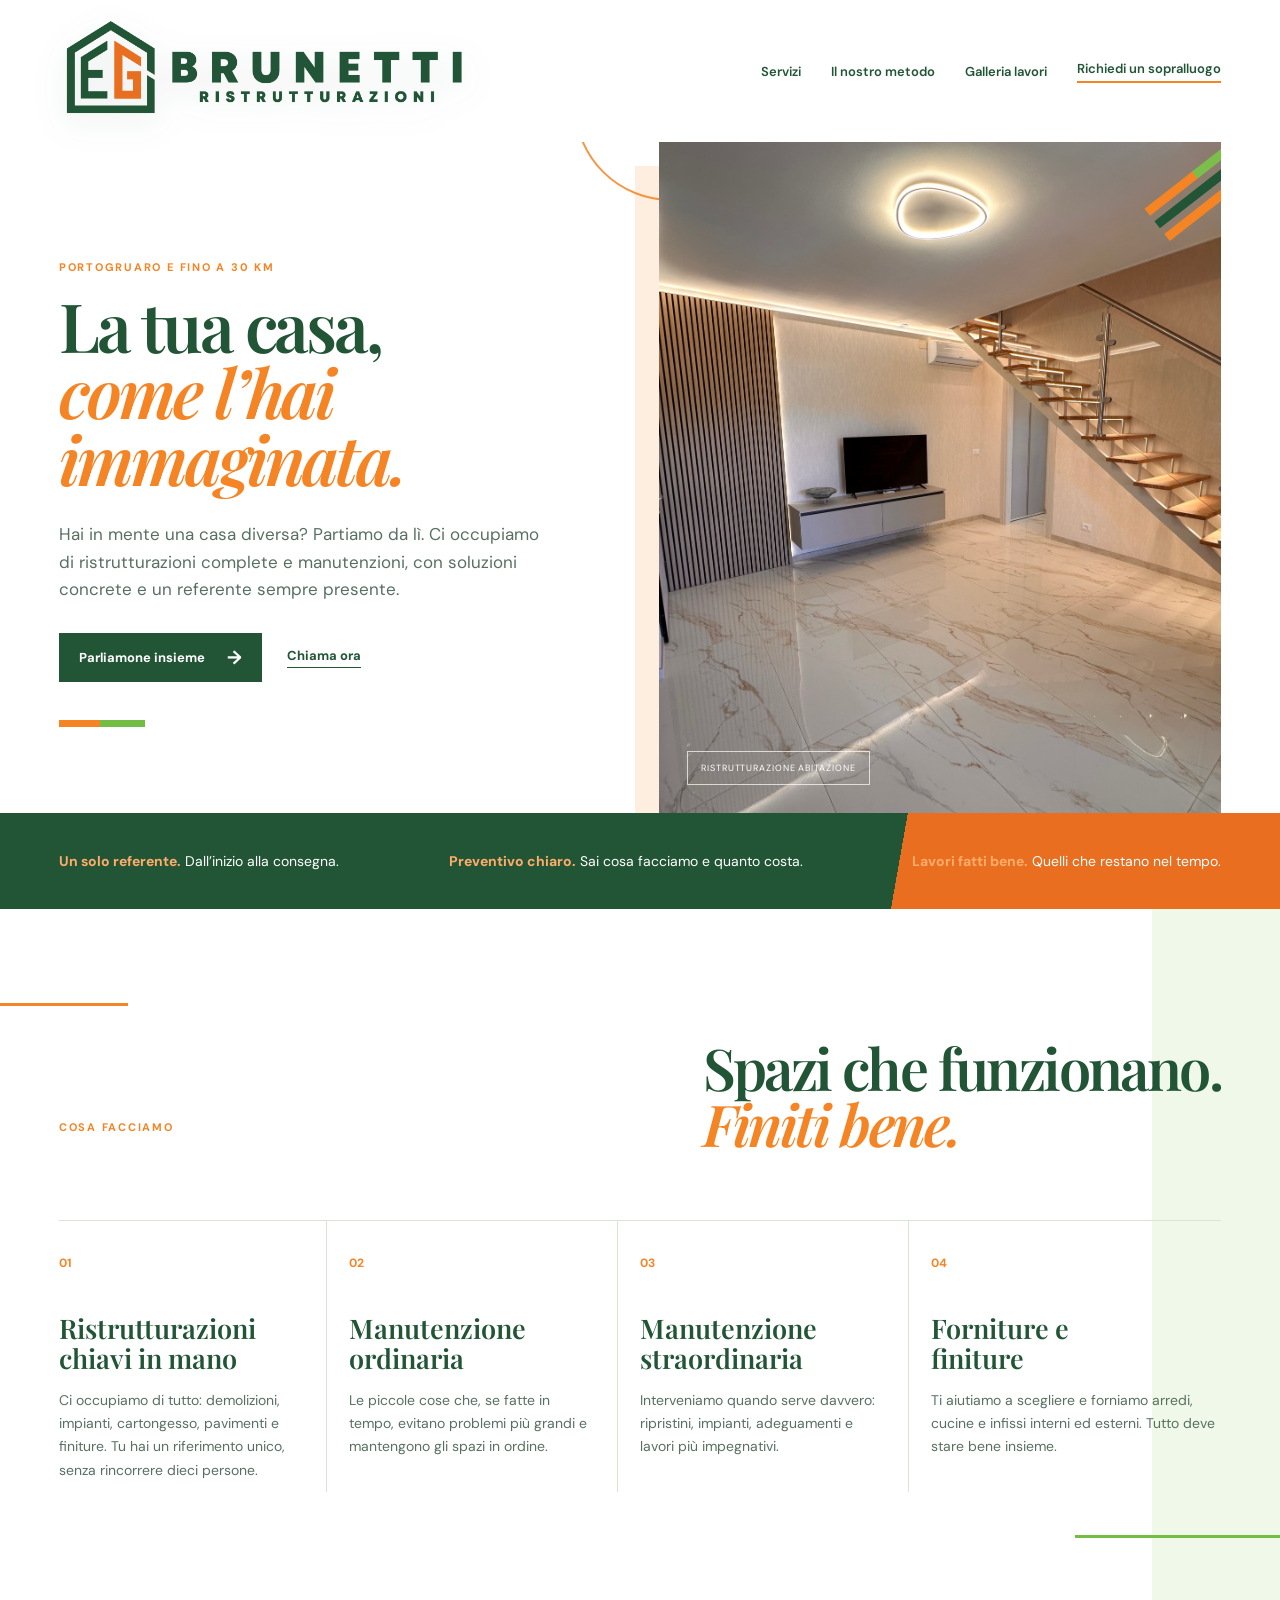
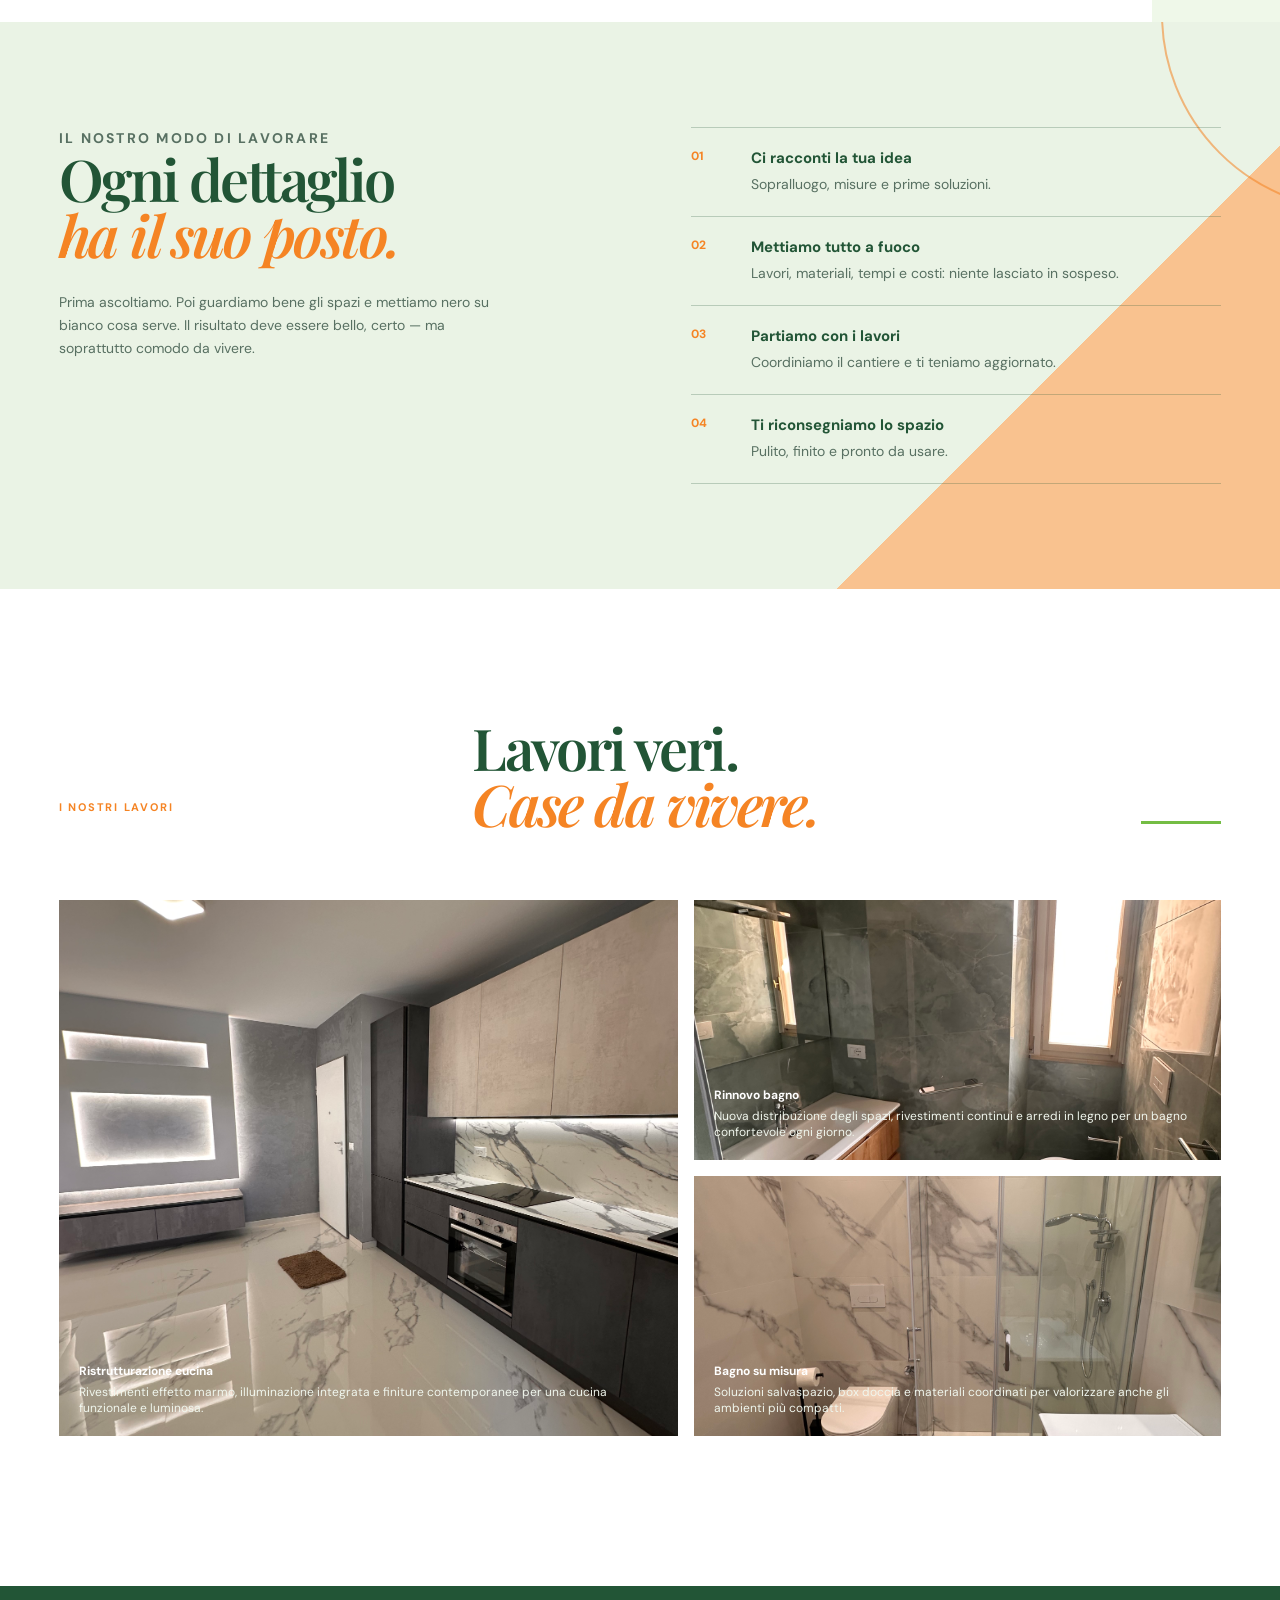
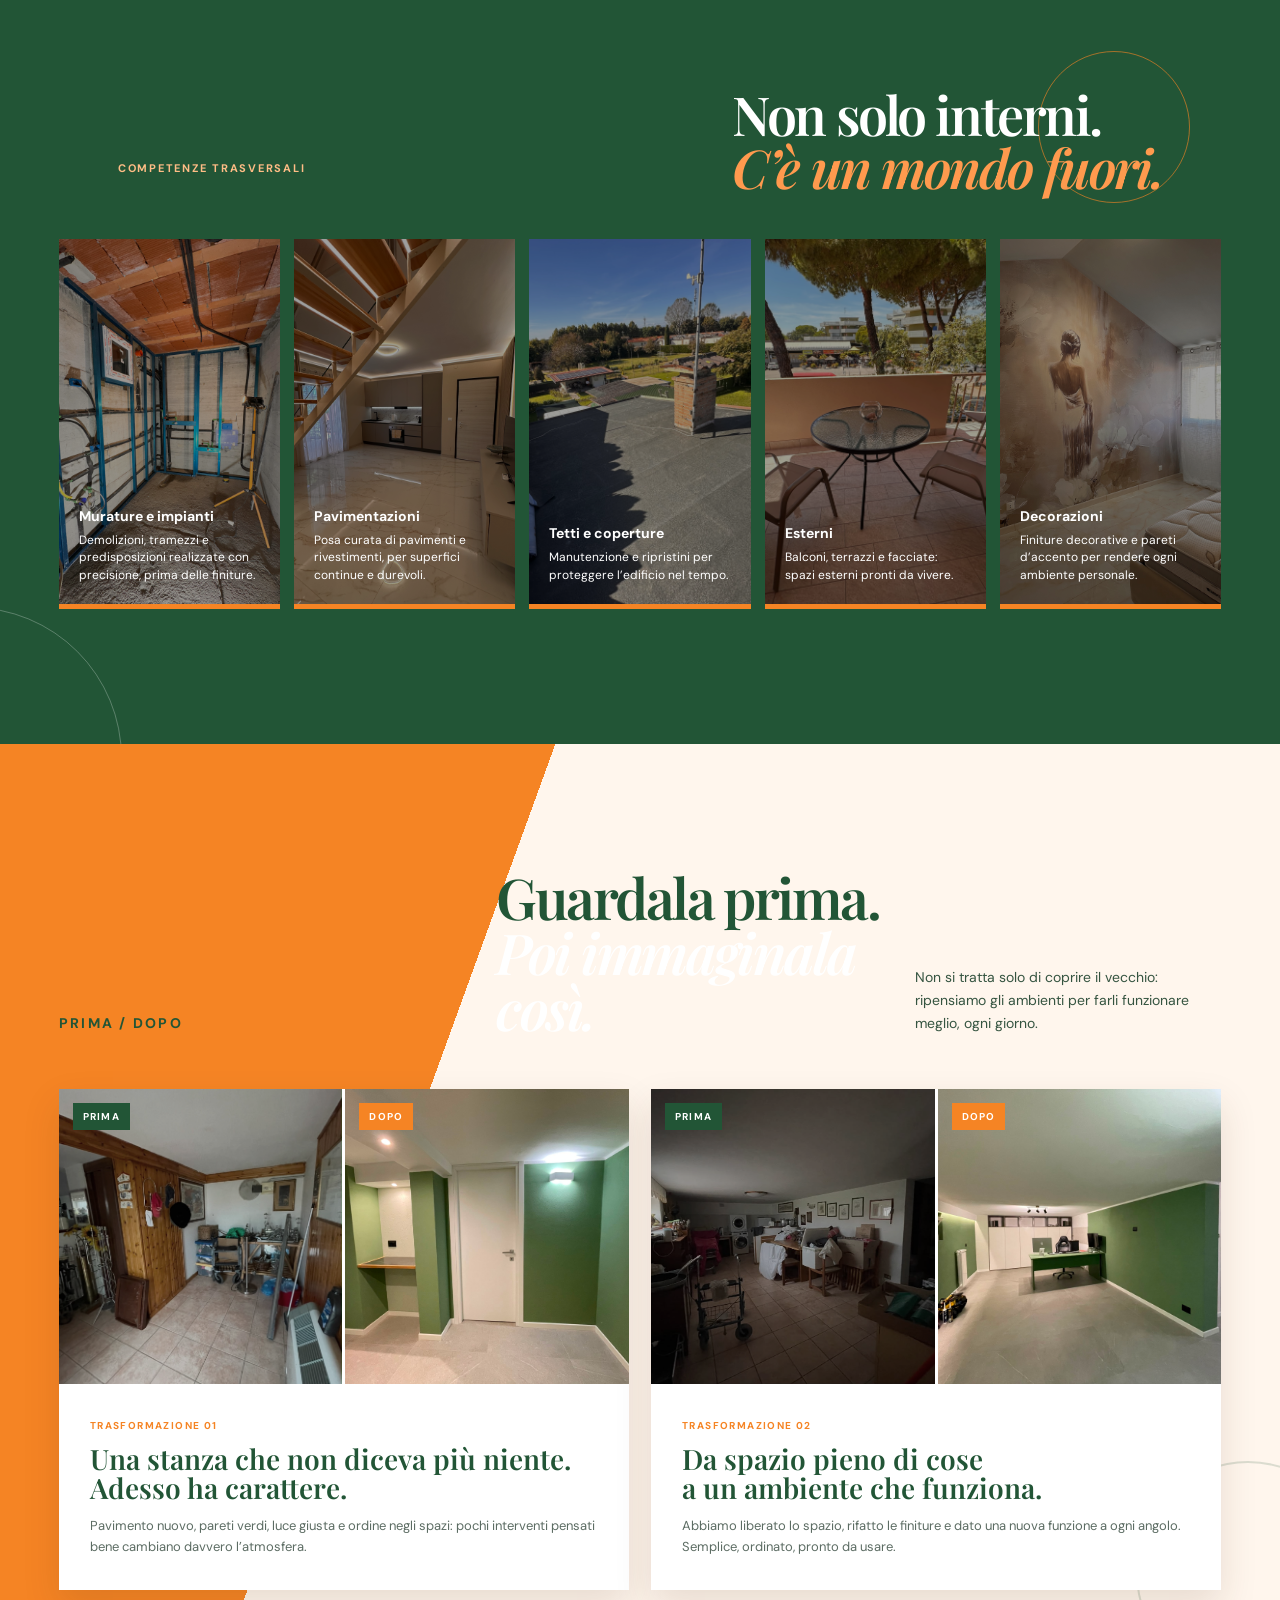
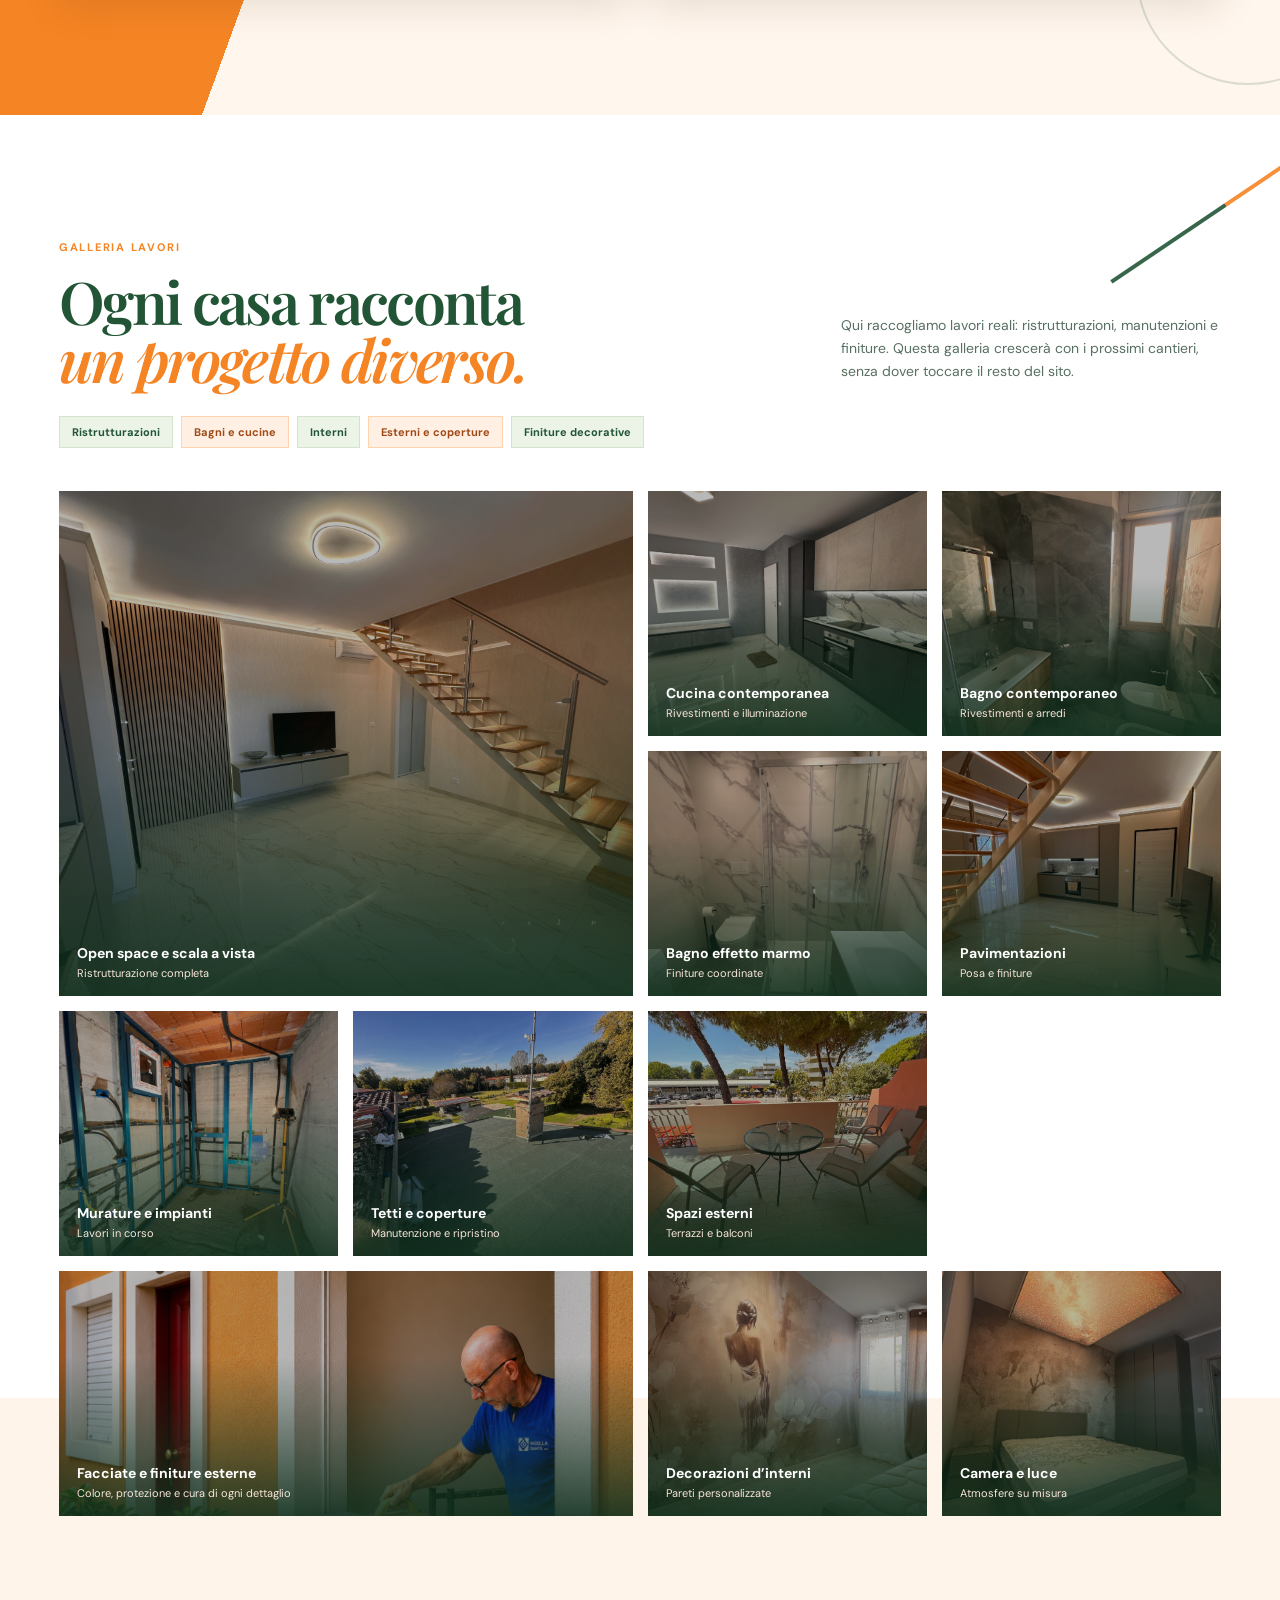
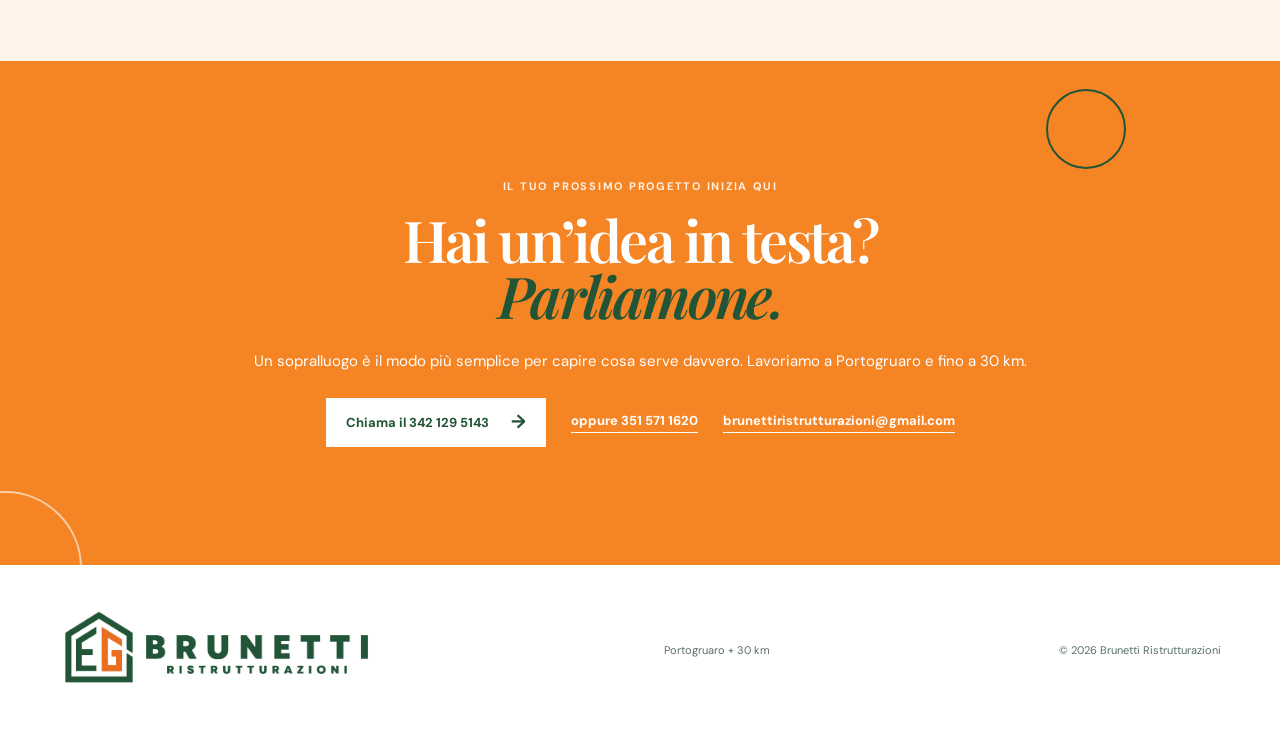
==== commit a658a51b: "Aggiorna logo, testi e animazioni" ====
--- a/anteprima-foto-corretta.html
+++ b/anteprima-foto-corretta.html
@@ -12,10 +12,11 @@
   <link rel="stylesheet" href="motion.css?v=2" />
   <link rel="stylesheet" href="portfolio.css?v=4" />
   <link rel="stylesheet" href="before-after.css?v=1" />
+  <link rel="stylesheet" href="wow.css?v=1" />
 </head>
 <body>
   <header class="site-header">
-    <a class="brand" href="#top" aria-label="Brunetti Ristrutturazioni, home"><img src="images/logo-brunetti.png" alt="Brunetti Ristrutturazioni" /></a>
+    <a class="brand" href="#top" aria-label="Brunetti Ristrutturazioni, home"><img src="images/logo-brunetti-2026.png?v=1" alt="Brunetti Ristrutturazioni" /></a>
     <button class="menu-toggle" aria-label="Apri il menu" aria-expanded="false">☰</button>
     <nav><a href="#servizi">Servizi</a><a href="#metodo">Il nostro metodo</a><a href="#galleria">Galleria lavori</a><a class="nav-cta" href="#contatti">Richiedi un sopralluogo</a></nav>
   </header>
@@ -25,31 +26,31 @@
       <div class="hero-copy">
         <p class="eyebrow">PORTOGRUARO E FINO A 30 KM</p>
         <h1>La tua casa,<br><em>come l’hai immaginata.</em></h1>
-        <p class="intro">Ristrutturazioni chiavi in mano e manutenzioni eseguite con cura, chiarezza e competenza. Dalla soluzione più essenziale al progetto più ricercato.</p>
+        <p class="intro">Hai in mente una casa diversa? Partiamo da lì. Ci occupiamo di ristrutturazioni complete e manutenzioni, con soluzioni concrete e un referente sempre presente.</p>
         <div class="hero-actions"><a class="button" href="#contatti">Parliamone insieme <span>→</span></a><a class="text-link" href="tel:+393421295143">Chiama ora</a></div>
       </div>
       <div class="hero-visual" aria-label="Ambiente ristrutturato con scala, illuminazione integrata e finiture contemporanee" style="position:relative;overflow:hidden"><img src="images/hero-ristrutturazione.jpeg?v=3" alt="Ristrutturazione di un soggiorno con scala e illuminazione integrata" style="position:absolute;inset:0;width:100%;height:100%;object-fit:cover;z-index:0" /><div class="visual-label" style="position:relative;z-index:1">Ristrutturazione abitazione</div></div>
     </section>
 
-    <section class="trust-strip" aria-label="Punti di forza"><p><strong>Un unico referente.</strong> Dall’idea alla consegna.</p><p><strong>Preventivi chiari.</strong> Senza sorprese.</p><p><strong>Lavori a regola d’arte.</strong> Sempre.</p></section>
+    <section class="trust-strip" aria-label="Punti di forza"><p><strong>Un solo referente.</strong> Dall’inizio alla consegna.</p><p><strong>Preventivo chiaro.</strong> Sai cosa facciamo e quanto costa.</p><p><strong>Lavori fatti bene.</strong> Quelli che restano nel tempo.</p></section>
 
     <section id="servizi" class="section services">
       <div class="section-heading"><p class="eyebrow">COSA FACCIAMO</p><h2>Spazi che funzionano.<br><em>Finiti bene.</em></h2></div>
       <div class="service-list service-list-supplies">
-        <article><span>01</span><h3>Ristrutturazioni<br>chiavi in mano</h3><p>Coordinamento completo del lavoro: demolizioni, impianti, finiture e consegna. Tu hai un solo interlocutore.</p></article>
-        <article><span>02</span><h3>Manutenzione<br>ordinaria</h3><p>Interventi puntuali per mantenere casa, condominio o attività sempre efficienti e in ordine.</p></article>
-        <article><span>03</span><h3>Manutenzione<br>straordinaria</h3><p>Soluzioni mirate per ripristini, adeguamenti e lavori che richiedono esperienza e organizzazione.</p></article>
-        <article><span>04</span><h3>Forniture e<br>finiture</h3><p>Arredi, cucine e infissi interni ed esterni coordinati al progetto e alle tue esigenze.</p></article>
+        <article><span>01</span><h3>Ristrutturazioni<br>chiavi in mano</h3><p>Ci occupiamo di tutto: demolizioni, impianti, cartongesso, pavimenti e finiture. Tu hai un riferimento unico, senza rincorrere dieci persone.</p></article>
+        <article><span>02</span><h3>Manutenzione<br>ordinaria</h3><p>Le piccole cose che, se fatte in tempo, evitano problemi più grandi e mantengono gli spazi in ordine.</p></article>
+        <article><span>03</span><h3>Manutenzione<br>straordinaria</h3><p>Interveniamo quando serve davvero: ripristini, impianti, adeguamenti e lavori più impegnativi.</p></article>
+        <article><span>04</span><h3>Forniture e<br>finiture</h3><p>Ti aiutiamo a scegliere e forniamo arredi, cucine e infissi interni ed esterni. Tutto deve stare bene insieme.</p></article>
       </div>
     </section>
 
     <section id="metodo" class="method-section">
-      <div class="method-copy"><p class="eyebrow">IL NOSTRO MODO DI LAVORARE</p><h2>Ogni dettaglio<br><em>ha il suo posto.</em></h2><p>Ascoltiamo le tue esigenze, valutiamo gli spazi e definiamo una soluzione proporzionata al tuo budget. Perché fare bene non significa necessariamente spendere di più: significa scegliere bene.</p></div>
-      <ol class="steps"><li><b>01</b><div><h3>Ci incontriamo</h3><p>Sopralluogo e ascolto delle esigenze.</p></div></li><li><b>02</b><div><h3>Definiamo il progetto</h3><p>Soluzione, materiali e preventivo trasparente.</p></div></li><li><b>03</b><div><h3>Realizziamo</h3><p>Gestione dei lavori e attenzione ai dettagli.</p></div></li><li><b>04</b><div><h3>Ti riconsegniamo casa</h3><p>Un ambiente pronto da vivere.</p></div></li></ol>
+      <div class="method-copy"><p class="eyebrow">IL NOSTRO MODO DI LAVORARE</p><h2>Ogni dettaglio<br><em>ha il suo posto.</em></h2><p>Prima ascoltiamo. Poi guardiamo bene gli spazi e mettiamo nero su bianco cosa serve. Il risultato deve essere bello, certo — ma soprattutto comodo da vivere.</p></div>
+      <ol class="steps"><li><b>01</b><div><h3>Ci racconti la tua idea</h3><p>Sopralluogo, misure e prime soluzioni.</p></div></li><li><b>02</b><div><h3>Mettiamo tutto a fuoco</h3><p>Lavori, materiali, tempi e costi: niente lasciato in sospeso.</p></div></li><li><b>03</b><div><h3>Partiamo con i lavori</h3><p>Coordiniamo il cantiere e ti teniamo aggiornato.</p></div></li><li><b>04</b><div><h3>Ti riconsegniamo lo spazio</h3><p>Pulito, finito e pronto da usare.</p></div></li></ol>
     </section>
 
     <section id="lavori" class="section work">
-      <div class="section-heading"><p class="eyebrow">I NOSTRI LAVORI</p><h2>Il risultato<br><em>parla per noi.</em></h2></div>
+      <div class="section-heading"><p class="eyebrow">I NOSTRI LAVORI</p><h2>Lavori veri.<br><em>Case da vivere.</em></h2></div>
       <div class="gallery">
         <article class="project project-one"><img src="images/cucina-illuminazione.jpeg?v=3" alt="Cucina ristrutturata con illuminazione integrata" style="position:absolute;inset:0;width:100%;height:100%;object-fit:cover;z-index:0" /><span style="position:relative;z-index:1">Ristrutturazione cucina</span><p style="position:relative;z-index:1">Rivestimenti effetto marmo, illuminazione integrata e finiture contemporanee per una cucina funzionale e luminosa.</p></article>
         <article class="project project-two"><img src="images/bagno-verde.jpeg?v=3" alt="Bagno ristrutturato con rivestimenti verdi" style="position:absolute;inset:0;width:100%;height:100%;object-fit:cover;z-index:0" /><span style="position:relative;z-index:1">Rinnovo bagno</span><p style="position:relative;z-index:1">Nuova distribuzione degli spazi, rivestimenti continui e arredi in legno per un bagno confortevole ogni giorno.</p></article>
@@ -58,7 +59,7 @@
     </section>
 
     <section class="portfolio-more" aria-label="Altri interventi realizzati">
-      <div class="portfolio-more-heading"><p class="eyebrow">COMPETENZE TRASVERSALI</p><h2>Non solo interni.<br><em>Ogni intervento, ben fatto.</em></h2></div>
+      <div class="portfolio-more-heading"><p class="eyebrow">COMPETENZE TRASVERSALI</p><h2>Non solo interni.<br><em>C’è un mondo fuori.</em></h2></div>
       <div class="more-grid">
         <article class="more-card"><img src="images/murature-impianti.jpeg" alt="Lavori di muratura e predisposizione impianti" /><span>Murature e impianti</span><p>Demolizioni, tramezzi e predisposizioni realizzate con precisione, prima delle finiture.</p></article>
         <article class="more-card"><img src="images/pavimentazioni.jpeg" alt="Pavimentazione interna e illuminazione" /><span>Pavimentazioni</span><p>Posa curata di pavimenti e rivestimenti, per superfici continue e durevoli.</p></article>
@@ -69,21 +70,21 @@
     </section>
 
     <section class="before-after" aria-label="Trasformazioni prima e dopo">
-      <div class="before-after-heading"><p class="eyebrow">PRIMA / DOPO</p><h2>Quando uno spazio<br><em>cambia davvero.</em></h2><p>Non copriamo semplicemente il vecchio: ripensiamo gli ambienti per farli funzionare meglio, oggi e domani.</p></div>
+      <div class="before-after-heading"><p class="eyebrow">PRIMA / DOPO</p><h2>Guardala prima.<br><em>Poi immaginala così.</em></h2><p>Non si tratta solo di coprire il vecchio: ripensiamo gli ambienti per farli funzionare meglio, ogni giorno.</p></div>
       <div class="transformation-grid">
         <article class="transformation">
           <div class="comparison">
             <figure><img src="images/prima-spazio-legno.jpg" alt="Ambiente prima della ristrutturazione" /><figcaption>Prima</figcaption></figure>
             <figure><img src="images/dopo-spazio-verde.jpg" alt="Ambiente rinnovato con finiture verdi" /><figcaption>Dopo</figcaption></figure>
           </div>
-          <div class="transformation-copy"><span>TRASFORMAZIONE 01</span><h3>Da ambiente datato<br>a spazio che accoglie.</h3><p>Nuovi rivestimenti, pareti a contrasto e illuminazione: ogni scelta lavora per dare ordine, carattere e una nuova energia allo spazio.</p></div>
+          <div class="transformation-copy"><span>TRASFORMAZIONE 01</span><h3>Una stanza che non diceva più niente.<br>Adesso ha carattere.</h3><p>Pavimento nuovo, pareti verdi, luce giusta e ordine negli spazi: pochi interventi pensati bene cambiano davvero l’atmosfera.</p></div>
         </article>
         <article class="transformation">
           <div class="comparison">
             <figure><img src="images/prima-spazio-ufficio.jpg" alt="Ambiente prima dell'intervento" /><figcaption>Prima</figcaption></figure>
             <figure><img src="images/dopo-spazio-ufficio.jpg" alt="Ufficio rinnovato dopo l'intervento" /><figcaption>Dopo</figcaption></figure>
           </div>
-          <div class="transformation-copy"><span>TRASFORMAZIONE 02</span><h3>Più ordine. Più luce.<br>Più possibilità.</h3><p>Un ambiente ripensato per lavorare e vivere meglio, con pavimentazione continua, finiture pulite e colori che definiscono le zone.</p></div>
+          <div class="transformation-copy"><span>TRASFORMAZIONE 02</span><h3>Da spazio pieno di cose<br>a un ambiente che funziona.</h3><p>Abbiamo liberato lo spazio, rifatto le finiture e dato una nuova funzione a ogni angolo. Semplice, ordinato, pronto da usare.</p></div>
         </article>
       </div>
     </section>
@@ -91,7 +92,7 @@
     <section id="galleria" class="full-portfolio">
       <div class="full-portfolio-intro">
         <div><p class="eyebrow">GALLERIA LAVORI</p><h2>Ogni casa racconta<br><em>un progetto diverso.</em></h2></div>
-        <p>Qui raccogliamo le nostre ristrutturazioni, manutenzioni e finiture. È una sezione pensata per crescere: ogni nuovo lavoro potrà essere aggiunto qui, senza modificare il resto del sito.</p>
+        <p>Qui raccogliamo lavori reali: ristrutturazioni, manutenzioni e finiture. Questa galleria crescerà con i prossimi cantieri, senza dover toccare il resto del sito.</p>
       </div>
       <div class="gallery-legend"><span>Ristrutturazioni</span><span>Bagni e cucine</span><span>Interni</span><span>Esterni e coperture</span><span>Finiture decorative</span></div>
       <div class="full-grid">
@@ -110,9 +111,9 @@
       </div>
     </section>
 
-    <section id="contatti" class="contact-section"><p class="eyebrow">IL TUO PROSSIMO PROGETTO INIZIA QUI</p><h2>Raccontaci cosa<br><em>vuoi trasformare.</em></h2><p>Operiamo a Portogruaro e nel raggio di 30 km.</p><div class="contact-actions"><a class="button light" href="tel:+393421295143">Chiama il 342 129 5143 <span>→</span></a><a class="phone-link" href="tel:+393515711620">oppure 351 571 1620</a><a class="phone-link" href="mailto:brunettiristrutturazioni@gmail.com">brunettiristrutturazioni@gmail.com</a></div></section>
+    <section id="contatti" class="contact-section"><p class="eyebrow">IL TUO PROSSIMO PROGETTO INIZIA QUI</p><h2>Hai un’idea in testa?<br><em>Parliamone.</em></h2><p>Un sopralluogo è il modo più semplice per capire cosa serve davvero. Lavoriamo a Portogruaro e fino a 30 km.</p><div class="contact-actions"><a class="button light" href="tel:+393421295143">Chiama il 342 129 5143 <span>→</span></a><a class="phone-link" href="tel:+393515711620">oppure 351 571 1620</a><a class="phone-link" href="mailto:brunettiristrutturazioni@gmail.com">brunettiristrutturazioni@gmail.com</a></div></section>
   </main>
-  <footer><a class="brand" href="#top"><img src="images/logo-brunetti.png" alt="Brunetti Ristrutturazioni" /></a><p>Portogruaro + 30 km</p><p>© <span id="year"></span> Brunetti Ristrutturazioni</p></footer>
+  <footer><a class="brand" href="#top"><img src="images/logo-brunetti-2026.png?v=1" alt="Brunetti Ristrutturazioni" /></a><p>Portogruaro + 30 km</p><p>© <span id="year"></span> Brunetti Ristrutturazioni</p></footer>
   <script>document.getElementById('year').textContent = new Date().getFullYear(); const b=document.querySelector('.menu-toggle'),n=document.querySelector('nav');b.addEventListener('click',()=>{n.classList.toggle('open');b.setAttribute('aria-expanded',n.classList.contains('open'))});</script>
 </body>
 </html>
--- a/wow.css
+++ b/wow.css
@@ -0,0 +1,53 @@
+/* Movimento leggero: dà energia al sito senza togliere spazio ai lavori. */
+:root { --brand-green: #225536; --brand-orange: #f58424; }
+
+.site-header { height: 142px; transition: box-shadow .35s ease, background .35s ease; }
+.site-header .brand { display: flex; align-items: center; }
+.site-header .brand img { width: 410px; max-height: 128px; height: auto; filter: drop-shadow(0 9px 16px rgba(20, 64, 40, .10)); transition: transform .35s ease; }
+.site-header .brand:hover img { transform: translateY(-2px) scale(1.015); }
+footer .brand img { width: 315px; max-height: 98px; height: auto; }
+
+.hero::before { animation: orbit 11s ease-in-out infinite; }
+.hero::after { animation: orbit-reverse 9s ease-in-out infinite; }
+.hero-visual { box-shadow: -24px 24px 0 rgba(245, 132, 36, .14); }
+.hero-visual::after { content: ''; position: absolute; z-index: 2; right: -30px; top: 30px; width: 116px; height: 9px; background: linear-gradient(90deg, var(--brand-orange) 0 52%, #7bbf4a 52% 100%); transform: rotate(-38deg); box-shadow: 0 16px 0 var(--brand-green), 0 32px 0 var(--brand-orange); animation: color-stroke 6s ease-in-out infinite; }
+.hero-visual img { transition: transform 1.1s cubic-bezier(.2,.8,.2,1); }
+.hero-visual:hover img { transform: scale(1.045); }
+.button { transition: transform .25s ease, box-shadow .25s ease, background .25s ease; }
+.button:hover { transform: translateY(-3px); box-shadow: 0 14px 24px rgba(34, 85, 54, .18); }
+
+.trust-strip p { transition: transform .25s ease, color .25s ease; }
+.trust-strip p:hover { transform: translateY(-3px); color: #fff; }
+.service-list article, .more-card, .transformation, .full-card { transition: transform .35s cubic-bezier(.2,.8,.2,1), box-shadow .35s ease; }
+.service-list article:hover, .more-card:hover, .transformation:hover { transform: translateY(-7px); }
+.more-card:hover { box-shadow: 0 20px 35px rgba(0, 0, 0, .22); }
+.more-card img { transition: transform .7s cubic-bezier(.2,.8,.2,1), filter .4s ease; }
+.more-card:hover img { transform: scale(1.07); filter: brightness(.73); }
+.portfolio-more { position: relative; overflow: hidden; }
+.portfolio-more::before, .portfolio-more::after { content: ''; position: absolute; pointer-events: none; border: 1px solid rgba(255, 255, 255, .26); border-radius: 50%; }
+.portfolio-more::before { width: 300px; height: 300px; left: -180px; bottom: -165px; animation: breathe 7s ease-in-out infinite; }
+.portfolio-more::after { width: 150px; height: 150px; right: 7%; top: 65px; border-color: rgba(245, 132, 36, .62); animation: breathe 6s 1s ease-in-out infinite; }
+.portfolio-more-heading, .portfolio-more .more-grid { position: relative; z-index: 1; }
+.before-after { position: relative; overflow: hidden; }
+.before-after::after { content: ''; position: absolute; width: 220px; height: 220px; border: 2px solid rgba(34, 85, 54, .16); border-radius: 50%; right: -80px; bottom: 30px; animation: breathe 8s ease-in-out infinite; }
+.before-after-heading, .transformation-grid { position: relative; z-index: 1; }
+.full-portfolio { position: relative; overflow: hidden; }
+.full-portfolio::before { content: ''; position: absolute; width: 250px; height: 4px; background: linear-gradient(90deg, var(--brand-green) 0 55%, var(--brand-orange) 55% 100%); right: -60px; top: 95px; transform: rotate(-34deg); opacity: .9; }
+
+@keyframes orbit { 50% { transform: translate(-14px, 17px) rotate(11deg); } }
+@keyframes orbit-reverse { 50% { transform: translate(14px, -12px) rotate(-12deg); } }
+@keyframes breathe { 50% { transform: scale(1.12); opacity: .55; } }
+@keyframes color-stroke { 50% { transform: rotate(-34deg) translate(-8px, 8px); } }
+
+@media (max-width: 960px) { .site-header .brand img { width: 330px; max-height: 104px; } }
+@media (max-width: 760px) {
+  .site-header { height: 96px; }
+  .site-header .brand img { width: 228px; max-height: 72px; }
+  footer .brand img { width: 245px; max-height: 77px; }
+  .hero-visual { box-shadow: -12px 15px 0 rgba(245, 132, 36, .13); }
+  .hero-visual::after { width: 78px; right: -27px; top: 17px; }
+  .full-portfolio::before { top: 42px; right: -115px; }
+}
+@media (prefers-reduced-motion: reduce) {
+  *, *::before, *::after { animation-duration: .01ms !important; animation-iteration-count: 1 !important; scroll-behavior: auto !important; transition-duration: .01ms !important; }
+}
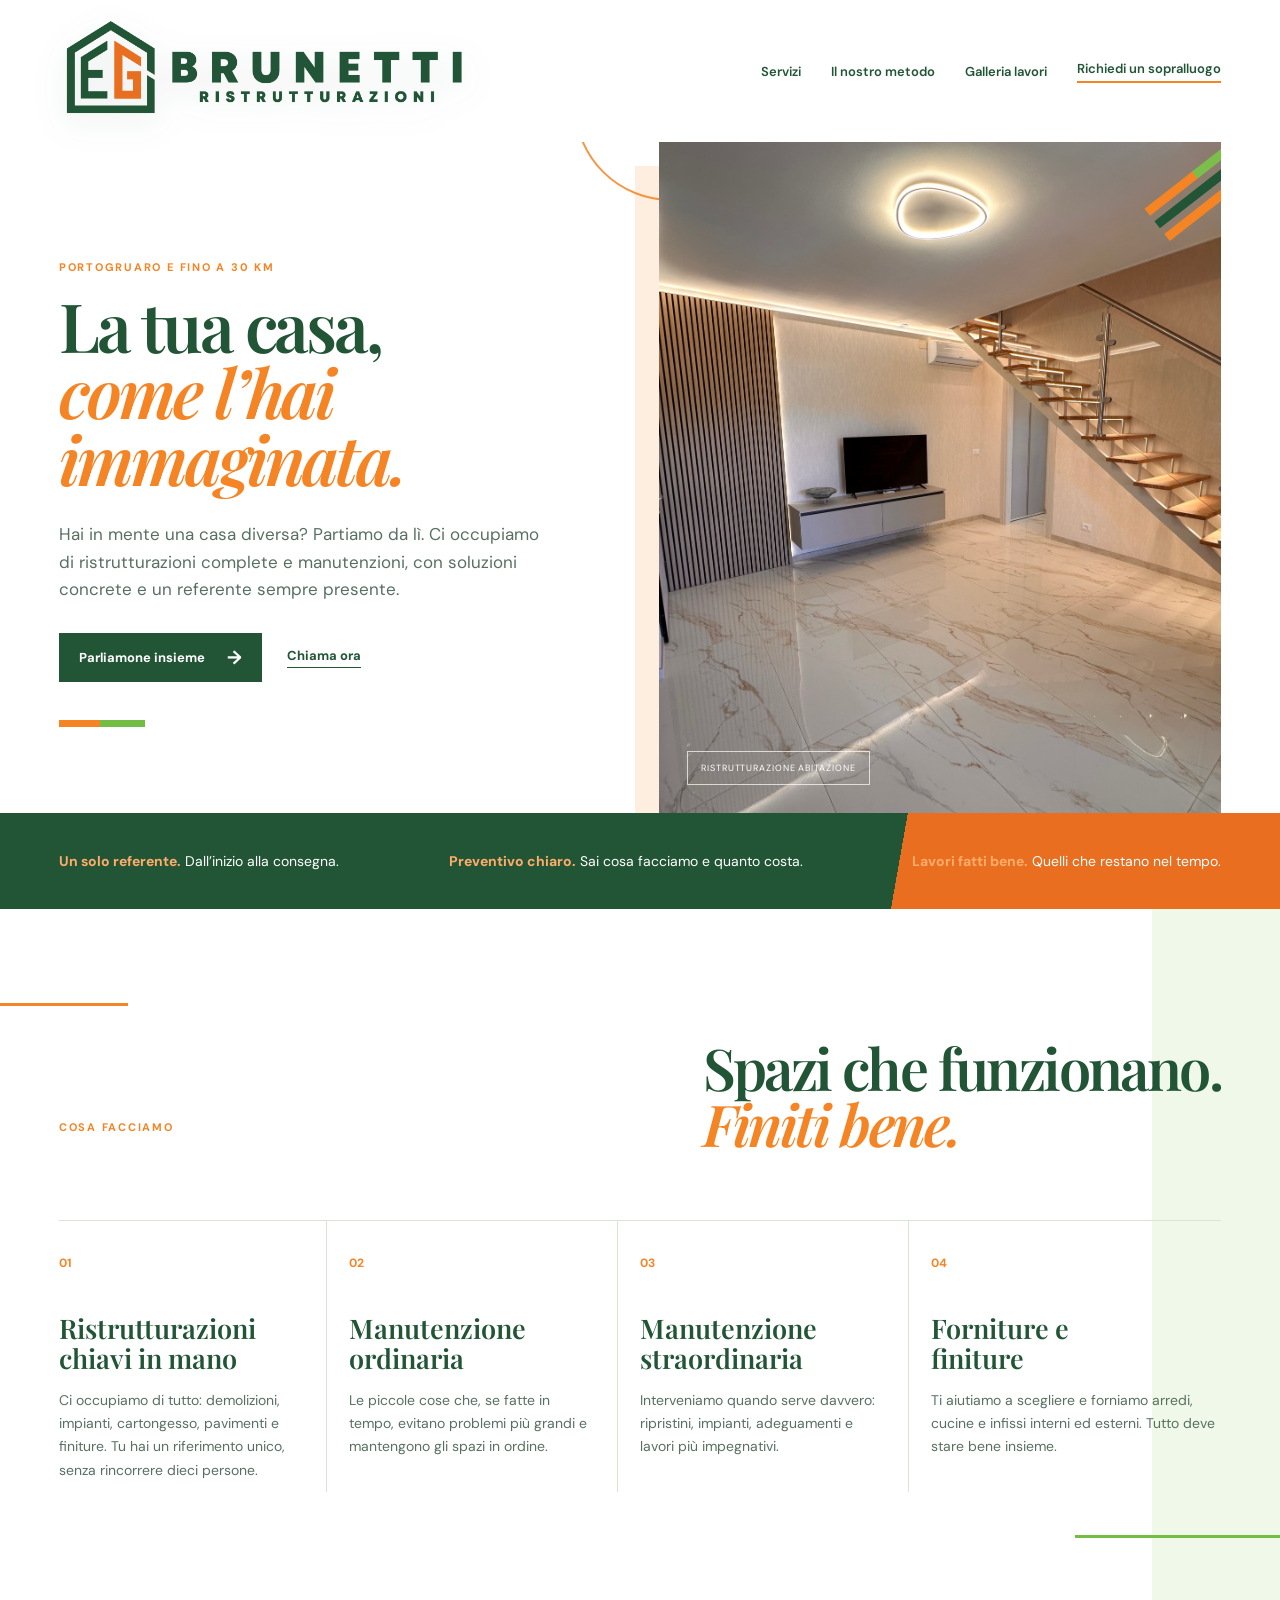
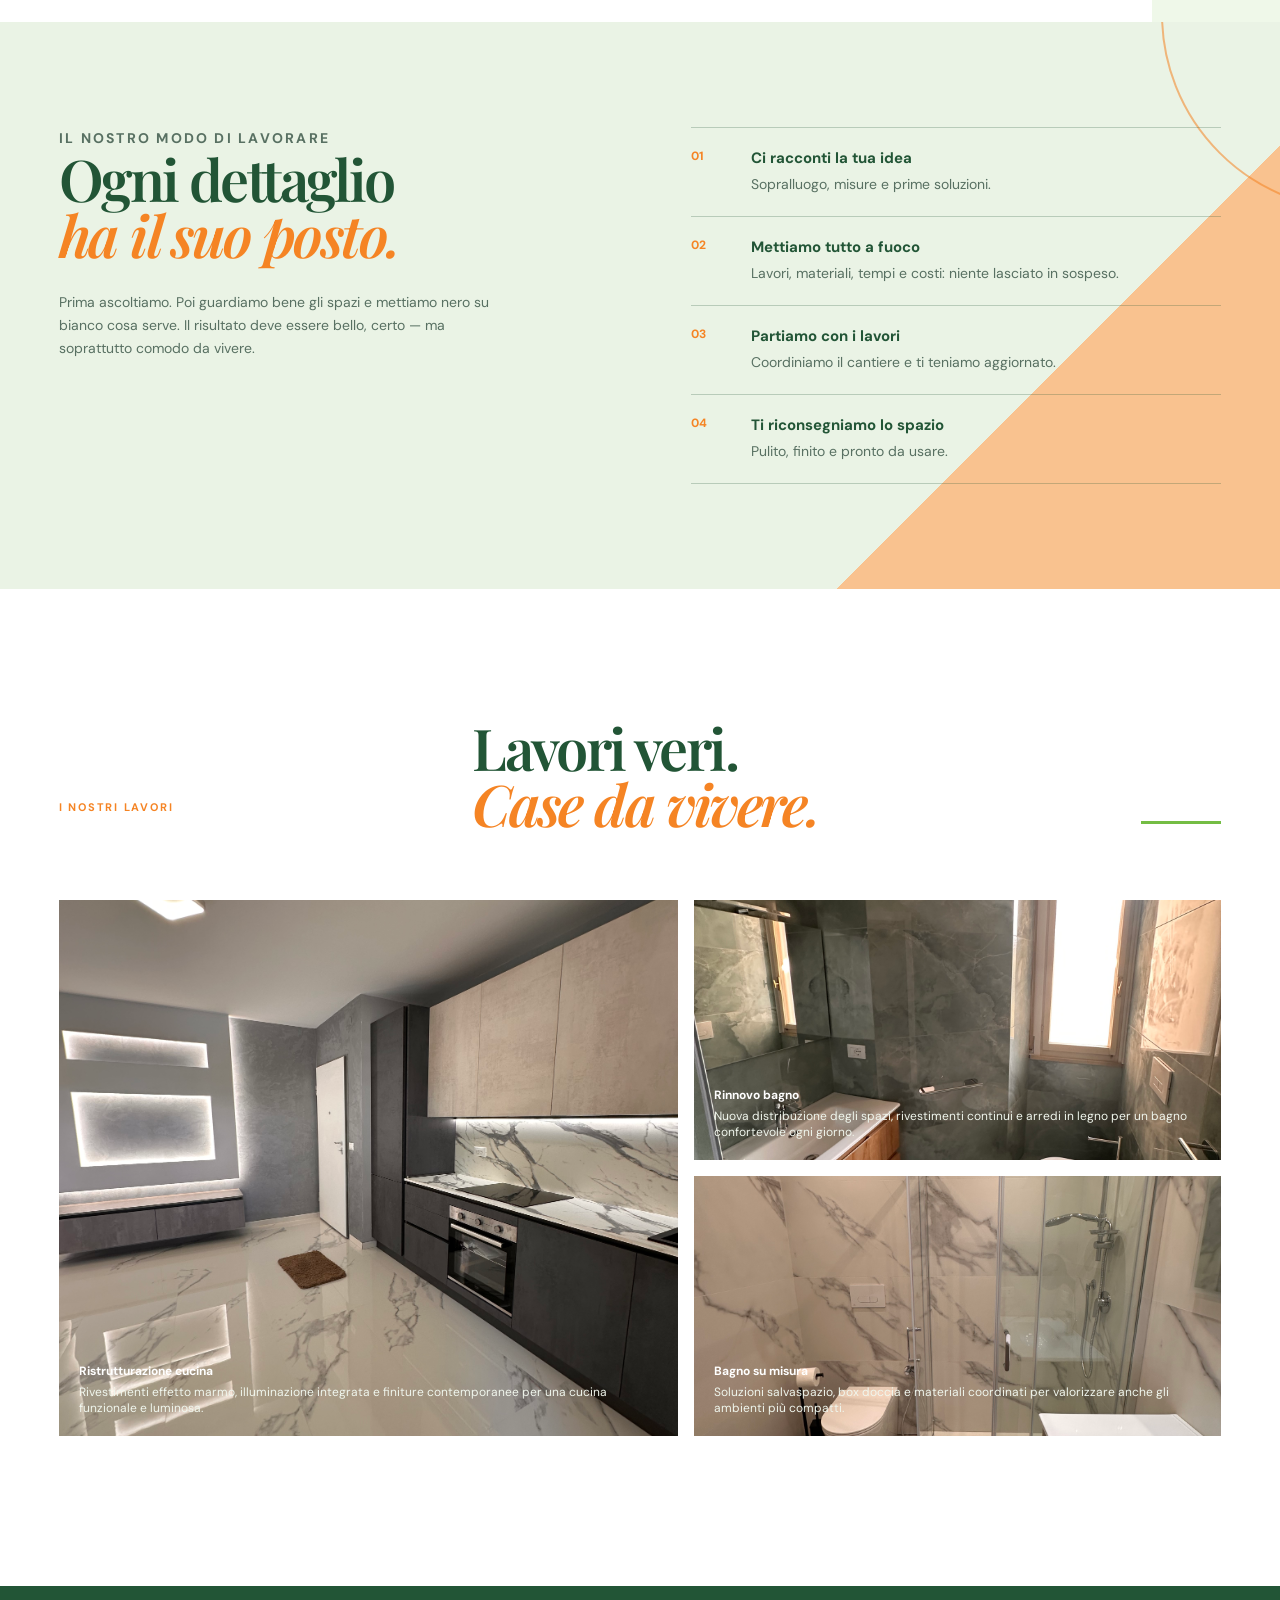
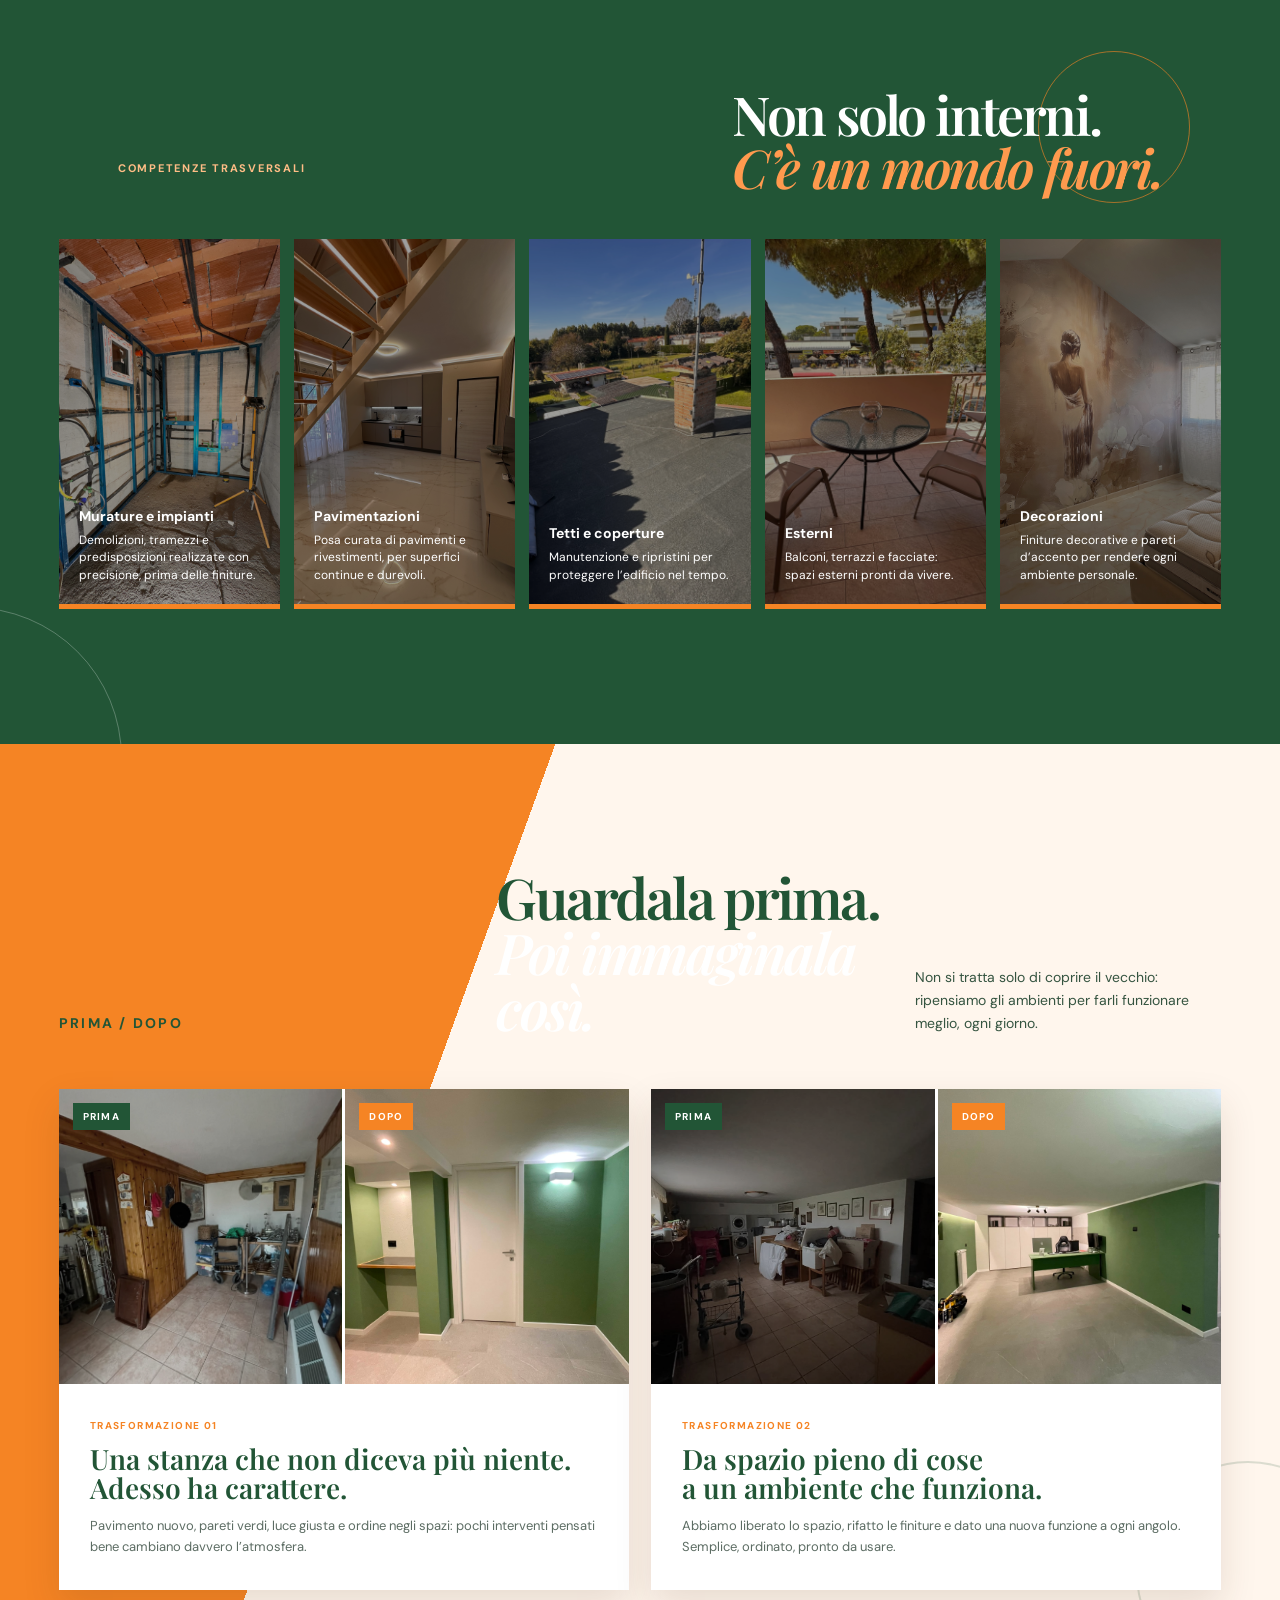
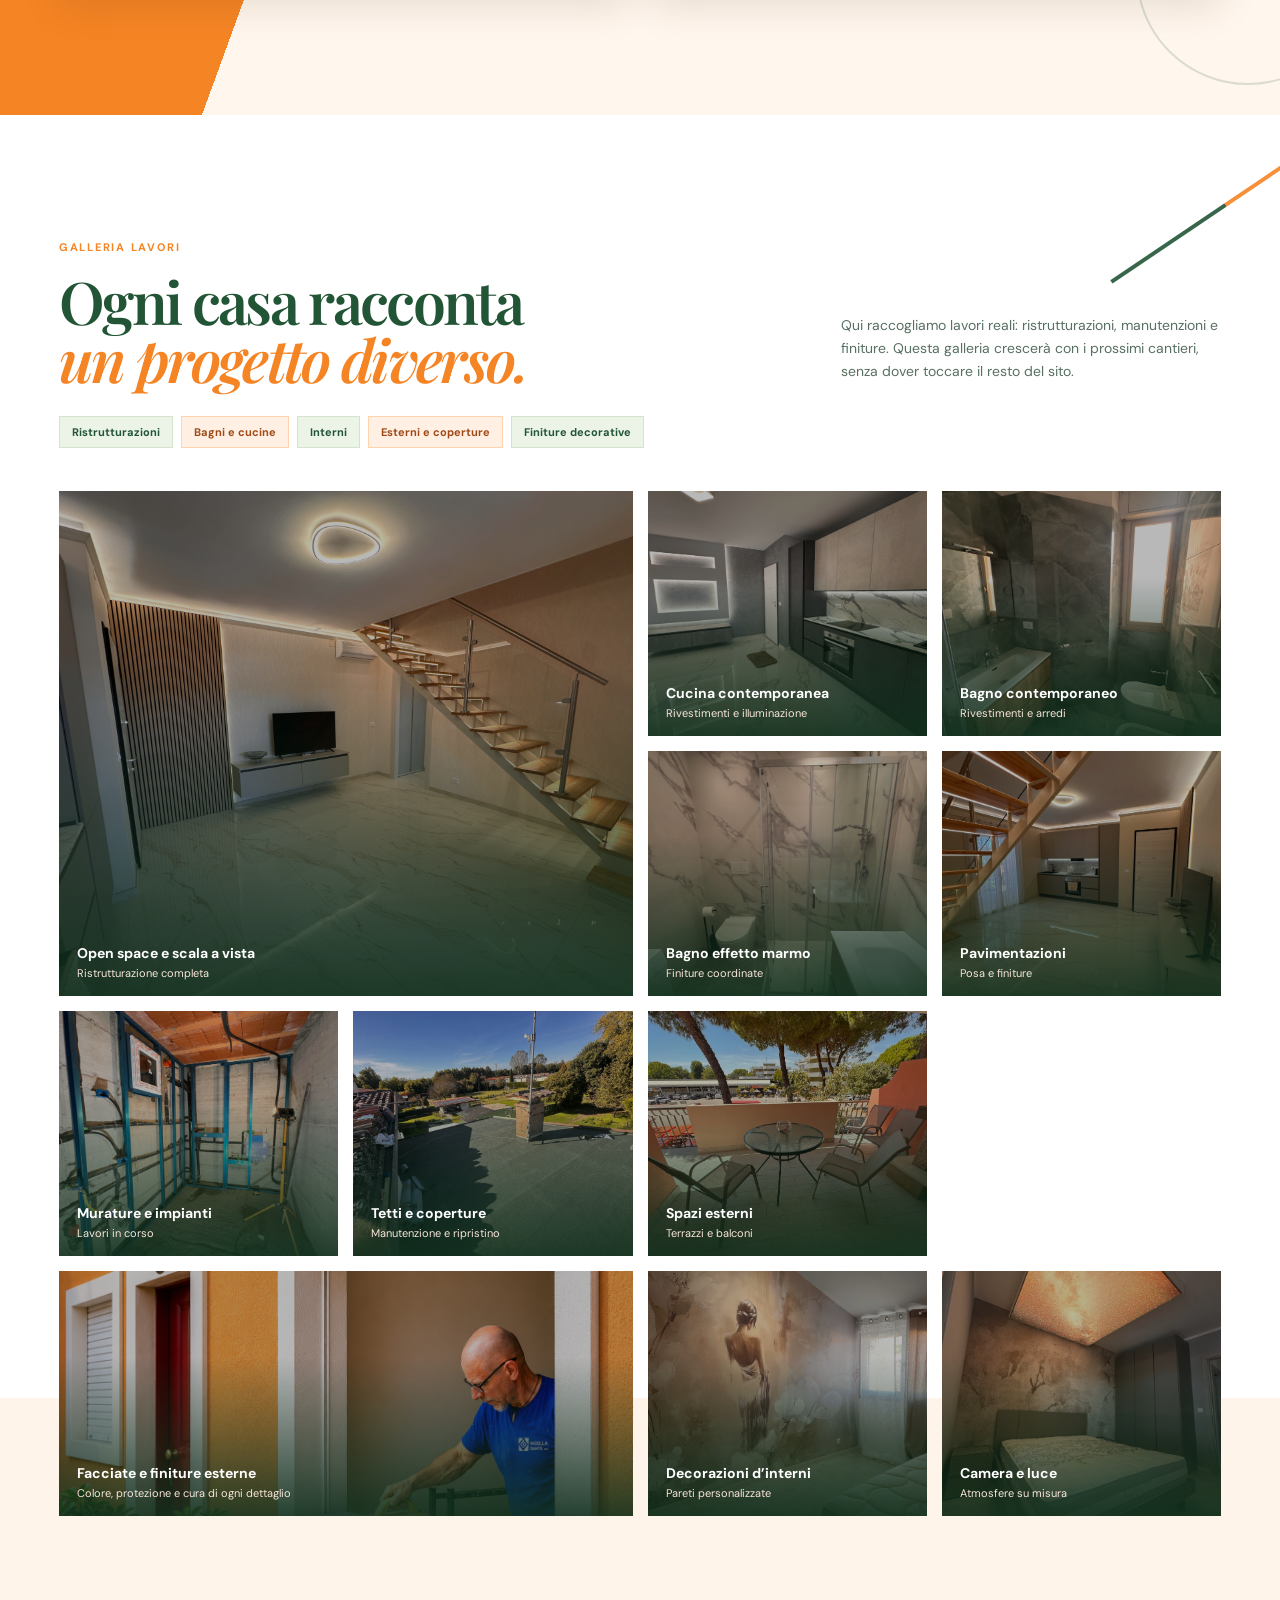
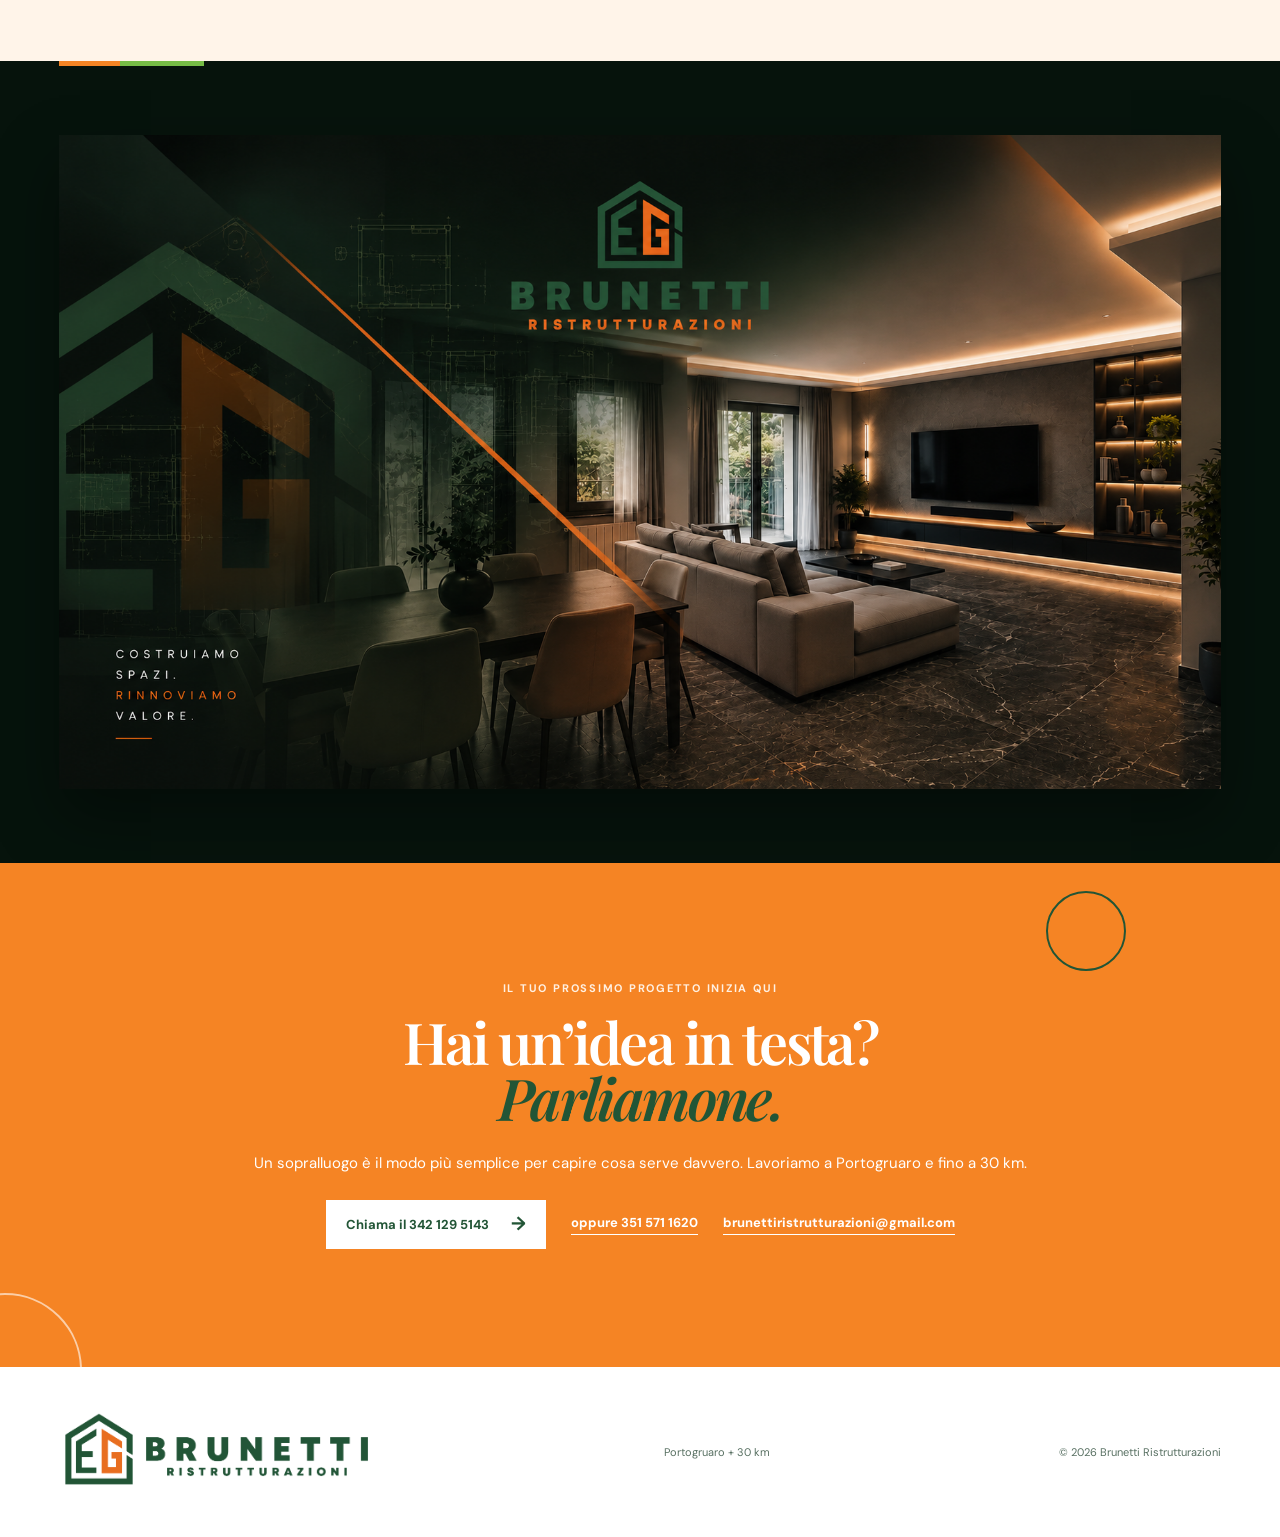
==== commit a73a9a78: "Aggiunge sezione manifesto visiva" ====
--- a/anteprima-foto-corretta.html
+++ b/anteprima-foto-corretta.html
@@ -111,6 +111,10 @@
       </div>
     </section>
 
+    <section class="brand-film" aria-label="Brunetti Ristrutturazioni: costruiamo spazi, rinnoviamo valore">
+      <img src="images/manifesto-brunetti.png?v=1" alt="Rendering Brunetti Ristrutturazioni di un ambiente contemporaneo con il messaggio Costruiamo spazi, rinnoviamo valore" />
+    </section>
+
     <section id="contatti" class="contact-section"><p class="eyebrow">IL TUO PROSSIMO PROGETTO INIZIA QUI</p><h2>Hai un’idea in testa?<br><em>Parliamone.</em></h2><p>Un sopralluogo è il modo più semplice per capire cosa serve davvero. Lavoriamo a Portogruaro e fino a 30 km.</p><div class="contact-actions"><a class="button light" href="tel:+393421295143">Chiama il 342 129 5143 <span>→</span></a><a class="phone-link" href="tel:+393515711620">oppure 351 571 1620</a><a class="phone-link" href="mailto:brunettiristrutturazioni@gmail.com">brunettiristrutturazioni@gmail.com</a></div></section>
   </main>
   <footer><a class="brand" href="#top"><img src="images/logo-brunetti-2026.png?v=1" alt="Brunetti Ristrutturazioni" /></a><p>Portogruaro + 30 km</p><p>© <span id="year"></span> Brunetti Ristrutturazioni</p></footer>
--- a/wow.css
+++ b/wow.css
@@ -34,6 +34,11 @@
 .full-portfolio { position: relative; overflow: hidden; }
 .full-portfolio::before { content: ''; position: absolute; width: 250px; height: 4px; background: linear-gradient(90deg, var(--brand-green) 0 55%, var(--brand-orange) 55% 100%); right: -60px; top: 95px; transform: rotate(-34deg); opacity: .9; }
 
+.brand-film { position: relative; overflow: hidden; max-width: none; padding: 74px 4.6vw; background: #06130c; }
+.brand-film::before { content: ''; position: absolute; z-index: 1; top: 0; left: 4.6vw; width: 145px; height: 5px; background: linear-gradient(90deg, var(--brand-orange) 0 42%, #76bc46 42% 100%); }
+.brand-film img { display: block; width: min(100%, 1550px); margin: 0 auto; box-shadow: 0 28px 60px rgba(0, 0, 0, .38); transition: transform .8s cubic-bezier(.2,.8,.2,1); }
+.brand-film:hover img { transform: scale(1.015); }
+
 @keyframes orbit { 50% { transform: translate(-14px, 17px) rotate(11deg); } }
 @keyframes orbit-reverse { 50% { transform: translate(14px, -12px) rotate(-12deg); } }
 @keyframes breathe { 50% { transform: scale(1.12); opacity: .55; } }
@@ -47,6 +52,8 @@
   .hero-visual { box-shadow: -12px 15px 0 rgba(245, 132, 36, .13); }
   .hero-visual::after { width: 78px; right: -27px; top: 17px; }
   .full-portfolio::before { top: 42px; right: -115px; }
+  .brand-film { padding: 48px 0; }
+  .brand-film::before { left: 7vw; }
 }
 @media (prefers-reduced-motion: reduce) {
   *, *::before, *::after { animation-duration: .01ms !important; animation-iteration-count: 1 !important; scroll-behavior: auto !important; transition-duration: .01ms !important; }
